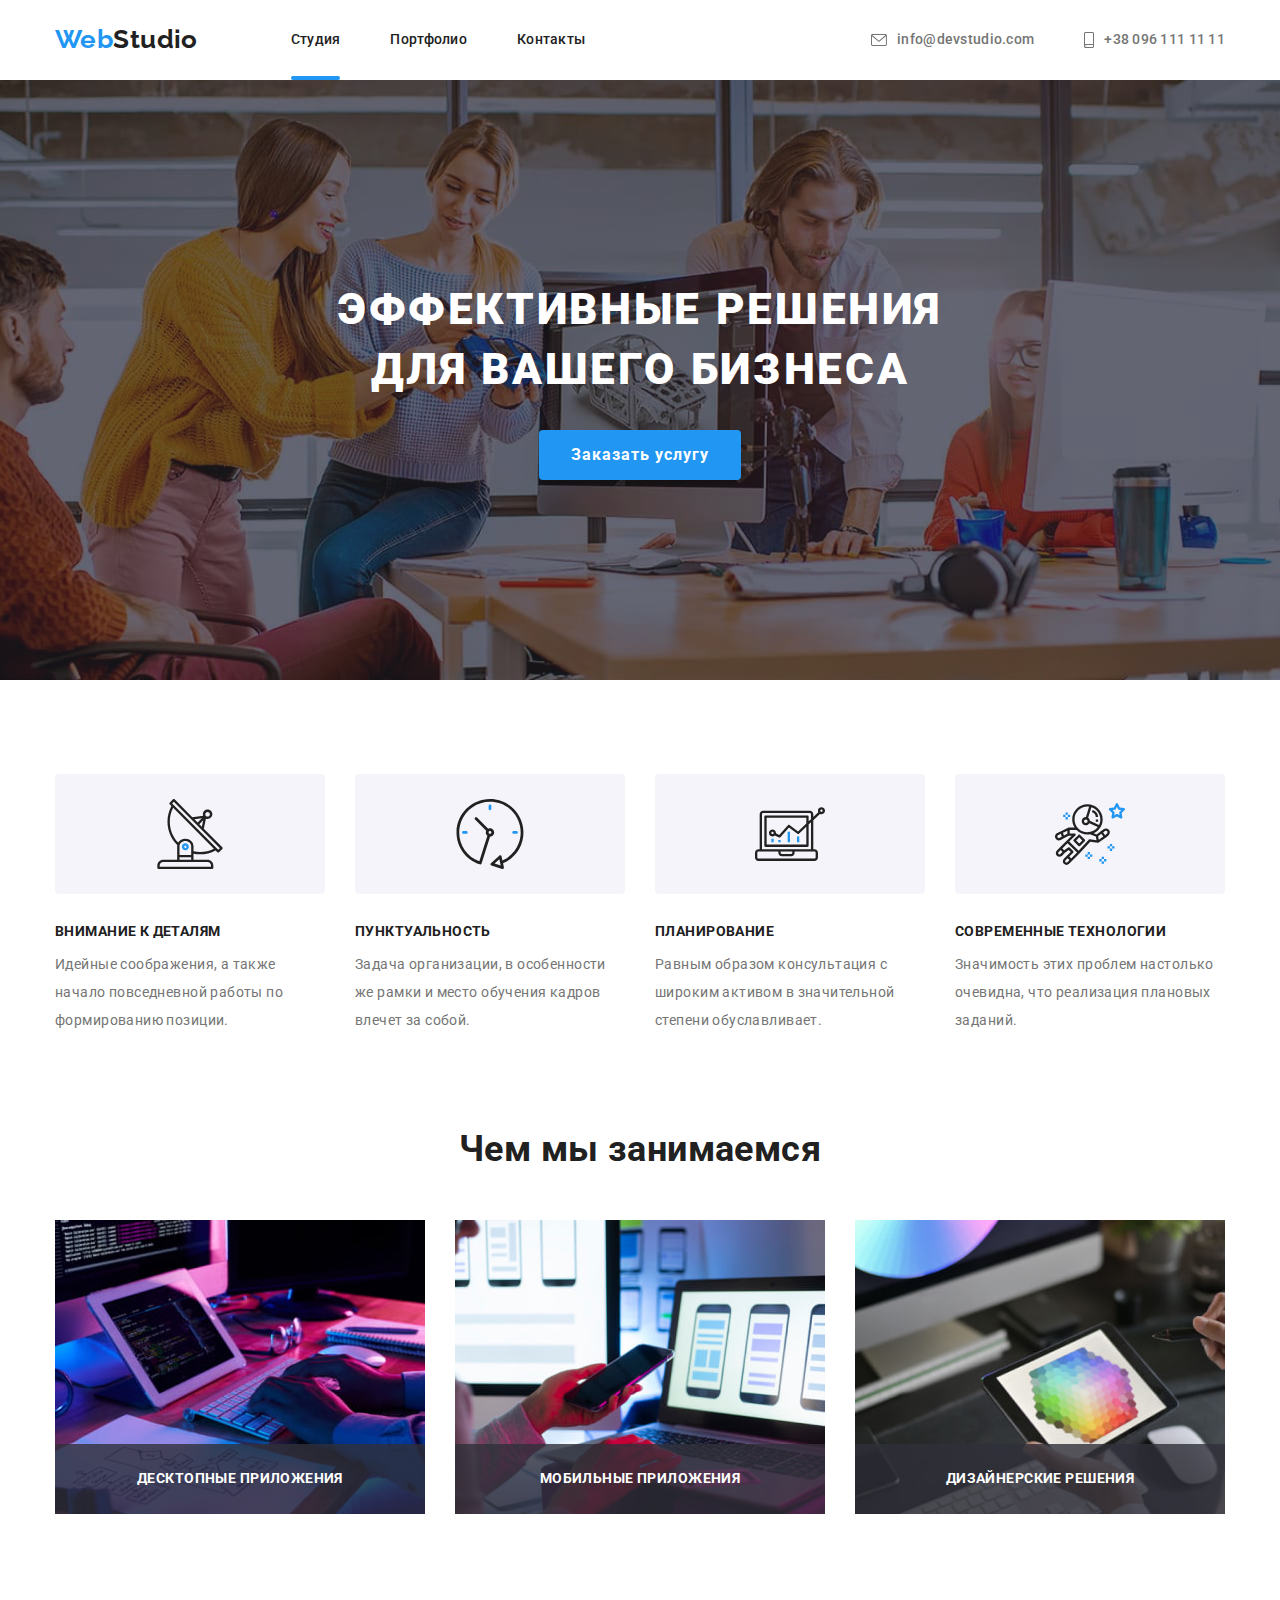
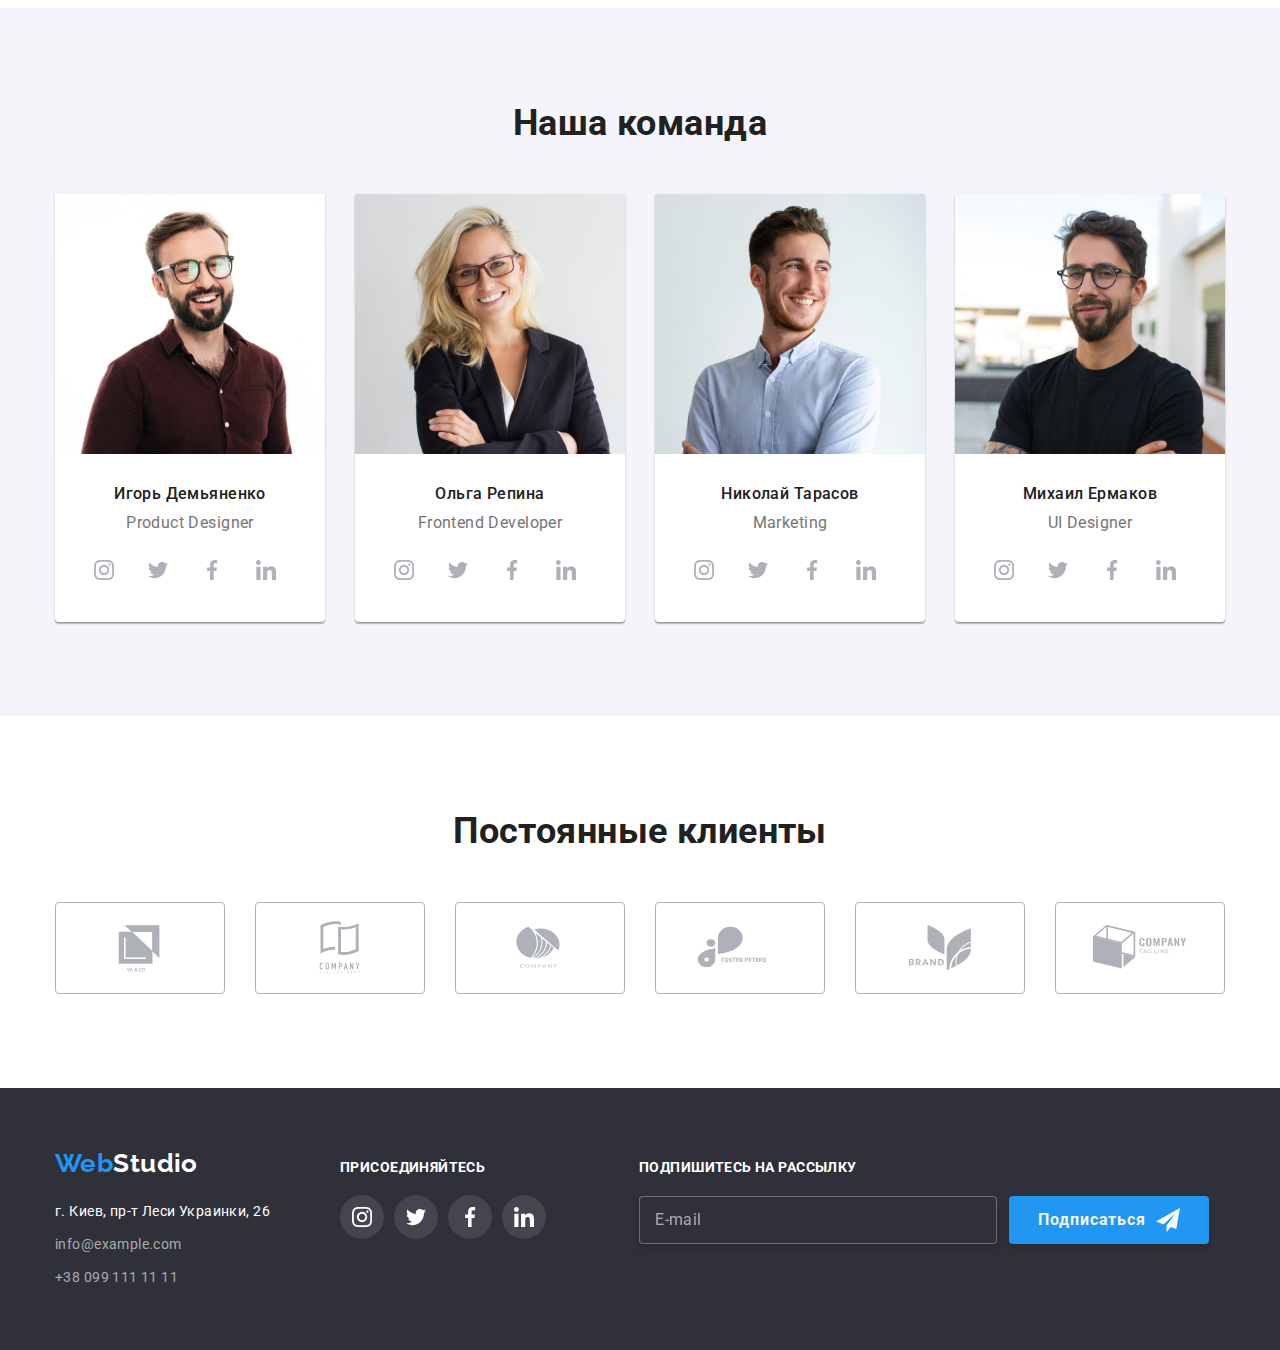
==== index.html @ 6bf141d7 "начальная картина" ====
<!DOCTYPE html>
<html lang="ru">
    <head> 
    <meta charset="utf-8">
    <meta name="viewport" content="width=device width, initial-scale=1.0">
    <title>index.html</title>
    <link rel="preconnect" href="https://fonts.googleapis.com">
    <link rel="preconnect" href="https://fonts.gstatic.com" crossorigin>
    <link href="https://fonts.googleapis.com/css2?family=Raleway:wght@700&family=Roboto:wght@400;500;700&display=swap" rel="stylesheet">
    <link href=https://cdnjs.cloudflare.com/ajax/libs/modern-normalize/1.1.0/modern-normalize.min.css rel="stylesheet">
    <link rel="stylesheet" href="./css/styles.css">
    </head>
    <body>
        <header class="page-header">
            <div class="container">
                <div class="header-inner">
        <nav class="header-options">
            <a href="index.html" class="logo-header"><span class="part-logo-header">Web</span>Studio</a>
            <ul class="site-nav">
                <li class="site-nav-btn"><a href="index.html" class="button-current">Студия</a></li> 
                <li class="site-nav-btn"><a href="./portfolio.html" class="button">Портфолио</a></li> 
                <li class="site-nav-btn"><a href="index.html" class="button">Контакты</a></li> 
            </ul>
        </nav>
        <ul class="contact-info-header">
            <li class="header-mail">
                <a class="link-contacts"
                href="mailto:info@devstudio.com">
                <svg class="mail-icon">
                    <use href="./images/icons.svg#icon-envelope"></use>
                </svg>info@devstudio.com</a>
            </li>
            <li class="header-phone">
                <a class="link-contacts"
                href="tel:+380961111111">
                <svg class="phone-icon">
                    <use href="./images/icons.svg#icon-smartphone"></use>
                </svg>+38 096 111 11 11</a>
            </li>
        </ul>
    </div>
    </div>
    </header>
    <main>
        <section class="banner-section section">
            <h1 class="title">ЭФФЕКТИВНЫЕ РЕШЕНИЯ ДЛЯ ВАШЕГО БИЗНЕСА</h1>
            <button type="button" class="banner-btn" data-modal-open><span>Заказать услугу</span></button>
    </section>
        <section class="features section">
            <div class="container">
            <h2 class="feature">особенности</h2>
           <ul class="solutions">
               <li class="solution-order">
                   <div class="feature-item">
                  <svg class="icon-antenna" width="70" height="70">
                      <use href="./images/icons.svg#icon-antenna"></use>
                  </svg></div>
                <h3 class="solution">ВНИМАНИЕ К ДЕТАЛЯМ</h3>
               <p class="solution-text">Идейные соображения, а также начало повседневной работы по формированию позиции.</p></li>
                <li class="solution-order">
                    <div class="feature-item">
                    <svg class="icon-clock" width="70" height="70px">
                        <use href="./images/icons.svg#icon-clock"></use>
                    </svg>
                </div>
                    <h3 class="solution">ПУНКТУАЛЬНОСТЬ</h3>
                   <p class="solution-text">Задача организации, в особенности же рамки и место обучения кадров влечет за собой.</p></li>
                   <li class="solution-order">
                    <div class="feature-item">
                    <svg class="icon-diagram" width="70" height="70">
                        <use href="./images/icons.svg#icon-diagram"></use>
                    </svg>
                </div>
                       <h3 class="solution">ПЛАНИРОВАНИЕ</h3>
                    <p class="solution-text">Равным образом консультация с широким активом в значительной степени обуславливает.</p></li>
                    <li class="solution-order">
                        <div class="feature-item">
                        <svg class="icon-astronaut" width="70" height="70">
                            <use href="./images/icons.svg#icon-astronaut"></use>
                        </svg>
                    </div>
                        <h3 class="solution">СОВРЕМЕННЫЕ ТЕХНОЛОГИИ</h3>
                    <p class="solution-text">Значимость этих проблем настолько очевидна, что реализация плановых заданий.</p></li>
           </ul>
           </div>
        </section>
        <section class="service section">
            <div class="container">
            <h2 class="service-info">Чем мы занимаемся</h2>
            <ul class="options">
                <li class="coding">
                    <div class="coding-option">
                    <img src="./images/img0.jpg" alt="написание кода" width="370"/>
                        <h3 class="coding-name">Десктопные приложения</h3>
                    </div>
                </li>
                <li class="coding">
                    <div class="coding-option">
                    <img src="./images/img(1).jpg" alt="разметка страницы" width="370"/>
                        <h3 class="coding-name">Мобильные приложения</h3>   
                    </div>
                </li>
                <li class="coding">
                    <div class="coding-option">
                    <img src="./images/img.jpg" alt="дизайн" width="370"/>
                        <h3 class="coding-name">Дизайнерские решения</h3>
                    </div>
                </li>
                </ul>
            </div>
        </section>
        <section class="our-team section">
            <div class="container">
            <h2 class ="team-info">Наша команда</h2>
            <ul class="our-teammates">
                   <li class="team-image">
                    <img src="./images/img(2).jpg" alt="product designer" width="270"/>
                    <div class="team-item">
                        <h3 class="team-name">Игорь Демьяненко</h3>
                        <p class="team-position">Product Designer</p>
                        <ul class="team-links">
                            <li class="image-link">
                            <a class="network-link" href="#">
                            <svg class="social-network" width="20px" height="20px">
                                <use href="./images/icons.svg#icon-instagram"></use>
                            </svg>
                        </a>
                    </li>
                    <li class="image-link">
                        <a class="network-link" href="#">
                            <svg class="social-network" width="20px" height="20px">
                                <use href="./images/icons.svg#icon-twitter"></use>
                            </svg>
                        </a>
                    </li>
                    <li class="image-link">
                        <a class="network-link" href="#">
                            <svg class="social-network" width="20px" height="20px">
                                <use href="./images/icons.svg#icon-facebook"></use>
                            </svg>
                        </a>
                    </li>
                    <li class="image-link">
                        <a class="network-link" href="#">
                            <svg class="social-network" width="20px" height="20px">
                                <use href="./images/icons.svg#icon-linkedin"></use>
                            </svg>
                        </a>
                    </li>
                    </ul>
                </div>
                </li>
                   <li class="team-image">
                       <img src="./images/img(3).jpg" alt="frontend dev" width="270"/>
                    <div class="team-item">
                        <h3 class="team-name">Ольга Репина</h3>
                        <p class="team-position">Frontend Developer</p>
                        <ul class="team-links">
                            <li class="image-link">
                            <a class="network-link" href="#">
                            <svg class="social-network" width="20px" height="20px">
                                <use href="./images/icons.svg#icon-instagram"></use>
                            </svg>
                        </a>
                    </li>
                    <li class="image-link">
                        <a class="network-link" href="#">
                            <svg class="social-network" width="20px" height="20px">
                                <use href="./images/icons.svg#icon-twitter"></use>
                            </svg>
                        </a>
                    </li>
                    <li class="image-link">
                        <a class="network-link" href="#">
                            <svg class="social-network" width="20px" height="20px">
                                <use href="./images/icons.svg#icon-facebook"></use>
                            </svg>
                        </a>
                    </li>
                    <li class="image-link">
                        <a class="network-link" href="#">
                            <svg class="social-network" width="20px" height="20px">
                                <use href="./images/icons.svg#icon-linkedin"></use>
                            </svg>
                        </a>
                    </li>
                    </ul>
                </div>
                </li> 
                   <li class="team-image">
                       <img src="./images/img(4).jpg" alt="marketing" width="270"/>
                    <div class="team-item">
                        <h3 class="team-name">Николай Тарасов</h3>
                        <p class="team-position">Marketing</p>
                        <ul class="team-links">
                            <li class="image-link">
                            <a class="network-link" href="#">
                            <svg class="social-network" width="20px" height="20px">
                                <use href="./images/icons.svg#icon-instagram"></use>
                            </svg>
                        </a>
                    </li>
                    <li class="image-link">
                        <a class="network-link" href="#">
                            <svg class="social-network" width="20px" height="20px">
                                <use href="./images/icons.svg#icon-twitter"></use>
                            </svg>
                        </a>
                    </li>
                    <li class="image-link">
                        <a class="network-link" href="#">
                            <svg class="social-network" width="20px" height="20px">
                                <use href="./images/icons.svg#icon-facebook"></use>
                            </svg>
                        </a>
                    </li>
                    <li class="image-link">
                        <a class="network-link" href="#">
                            <svg class="social-network" width="20px" height="20px">
                                <use href="./images/icons.svg#icon-linkedin"></use>
                            </svg>
                        </a>
                    </li>
                    </ul>
                </div>
                </li> 
                   <li class="team-image">
                       <img src="./images/img(5).jpg" alt="designer" width="270"/>
                       <div class="team-item">
                    <h3 class="team-name">Михаил Ермаков</h3>
                    <p class="team-position">UI Designer</p>
                    <ul class="team-links">
                        <li class="image-link">
                        <a class="network-link" href="#">
                        <svg class="social-network" width="20px" height="20px">
                            <use href="./images/icons.svg#icon-instagram"></use>
                        </svg>
                    </a>
                </li>
                <li class="image-link">
                    <a class="network-link" href="#">
                        <svg class="social-network" width="20px" height="20px">
                            <use href="./images/icons.svg#icon-twitter"></use>
                        </svg>
                    </a>
                </li>
                <li class="image-link">
                    <a class="network-link" href="#">
                        <svg class="social-network" width="20px" height="20px">
                            <use href="./images/icons.svg#icon-facebook"></use>
                        </svg>
                    </a>
                </li>
                <li class="image-link">
                    <a class="network-link" href="#">
                        <svg class="social-network" width="20px" height="20px">
                            <use href="./images/icons.svg#icon-linkedin"></use>
                        </svg>
                    </a>
                </li>
                </ul>
            </div>
                </li>
                </ul>
            </div>
        </section>
        <section class="client section">
            <div class="container">
                <h2 class="return-clients">Постоянные клиенты</h2>
                <ul class="companies">
                    <li class="company-name">
                        <a class="company-link" href="#">
                        <svg class="company-logo" width="106px" height="60px">
                            <use href="./images/icons.svg#icon-Logo1"></use>
                        </svg>
                    </a>
                    </li>
                    <li class="company-name">
                        <a class="company-link" href="#">
                            <svg class="company-logo" width="106px" height="60px">
                            <use href="./images/icons.svg#icon-Logo2"></use>
                        </svg>
                    </a>
                    </li>
                    <li class="company-name">
                        <a class="company-link" href="#">
                            <svg class="company-logo" width="106px" height="60px">
                            <use href="./images/icons.svg#icon-Logo3"></use>
                        </svg>
                    </a>
                    </li>
                    <li class="company-name">
                        <a class="company-link" href="#">
                            <svg class="company-logo" width="106px" height="60px">
                            <use href="./images/icons.svg#icon-Logo4"></use>
                        </svg>
                    </a>
                    </li>
                    <li class="company-name">
                        <a class="company-link" href="#">
                        <svg class="company-logo" width="106px" height="60px">
                            <use href="./images/icons.svg#icon-Logo5"></use>
                        </svg>
                    </a>
                    </li>
                    <li class="company-name">
                        <a class="company-link" href="#">
                        <svg class="company-logo" width="106px" height="60px">
                            <use href="./images/icons.svg#icon-Logo6"></use>
                        </svg>
                    </a>
                    </li>
                </ul>
            </div>
        </section>
    </main>
            <footer class="page-footer">
                <div class="container">
                    <div class="footer-info">
                        <div>
                    <div class="logo">
                <a href="index.html" class="logo-footer"><span class="part-logo-footer">Web</span>Studio</a></div>
                    <ul class="contact-info-footer">
                      <li class="contacts"> <a class="footer-address"
                          href="https://bit.ly/3pXMvUd" target="_blank" rel="noopener noreferrer">г. Киев, пр-т
                          Леси Украинки, 26</a> 
                        </li>
                      <li class="contacts">
                          <a class="footer-mail" href="mailto:info@example.com">info@example.com</a>
                        </li>
                      <li class="contacts">
                          <a class="footer-phone" href="tel:+380991111111">+38 099 111 11 11</a>
                        </li>
                    </ul>
                </div>
                    <div class="join-us">
                        <h2 class="footer-title">ПРИСОЕДИНЯЙТЕСЬ</h2>
                        <ul class="footer-networks">
                            <li class="item-footer">
                                <a href="" class="item-link">
                                    <svg class="svg-footer" width="20px" height="20px">
                                        <use href="./images/icons.svg#icon-instagram"></use>
                                    </svg></a>
                            </li>
                            <li class="item-footer">
                                <a href="" class="item-link">
                                    <svg class="svg-footer" width="20px" height="20px">
                                        <use href="./images/icons.svg#icon-twitter"></use>
                                    </svg></a>
                            </li>
                            <li class="item-footer">
                                <a href="" class="item-link">
                                    <svg class="svg-footer" width="20px" height="20px">
                                        <use href="./images/icons.svg#icon-facebook"></use>
                                    </svg></a>
                            </li>
                            <li class="item-footer">
                                <a href="" class="item-link">
                                    <svg class="svg-footer" width="20px" height="20px">
                                        <use href="./images/icons.svg#icon-linkedin"></use>
                                    </svg></a>
                                </li>
                            </ul>
                        </div>
                            <div class="subscription">
                                    <form class="sign-up">
                                        <div class="form-label">
                                        <label for="mail" class="label-mail">Подпишитесь на рассылку</label>
                                        <div class="form-input">
                                            <input type="email" name="mail" id="mail" placeholder="E-mail" class="mail-sub">
                                        <button type="submit" class="signup-button">
                                            <span class="signup-name">Подписаться</span>
                                            <svg class="svg-signup" width="24px" height="24px">
                                                <use href="./images/icons.svg#icon-plane"></use>
                                            </svg>
                                    </button>
                                </div>
                                </div>
                                    </form>
                    </div>
                </div>
            </div>
        </footer>

        <div class="backdrop is-hidden" data-modal>
            <div class="modal">
                <button class="close-modal" data-modal-close>
                    <svg class="close-svg" width="11px" height="11px">
                        <use href="./images/icons.svg#icon-cross"></use>
                    </svg>
                </button>

                <form class="modal-form">
                    <b class="text-form">Оставьте свои данные, мы вам перезвоним</b>
                    <label for="name" class="label-form">Имя</label>
                    <div class="modal-item">
                        <input type="name" id="name" class="input-form" name="name">
                        <svg class="svg-form" width="18px" height="18px">
                            <use href="./images/icons.svg#icon-person"></use>
                        </svg>
                    </div>

                    <label for="tel" class="label-form">Телефон</label>
                    <div class="modal-item">
                        <input type="tel" id="tel" class="input-form" name="tel">
                        <svg class="svg-form" width="18px" height="18px">
                            <use href="./images/icons.svg#icon-phone"></use>
                        </svg>
                    </div>

                    <label for="mail-modal" class="label-form">Почта</label>
                    <div class="modal-item">
                        <input type="email" id="mail-modal" class="input-form" name="mail">
                        <svg class="svg-form" width="18px" height="18px">
                            <use href="./images/icons.svg#icon-mail"></use>
                        </svg>
                    </div>

                    <div class="modal-item">
                        <label for="comment" class="label-form">Комментарий</label>
                        <textarea name="comment" id="comment" class="textarea-form" placeholder="Введите текст"></textarea>
                        <label for="policy" class="label-policy">
                            <input type="checkbox" name="policy" id="policy" class="checkbox">
                            <span class="check-icon"></span>
                            Соглашаюсь с рассылкой и принимаю <a href="" class="contract">Условия договора</a>
                        </label>
                        <div class="button-modal">
                            <button type="submit" class="button-form">Отправить</button>
                        </div>
                    </div>
                </form>
            </div>
        </div>

        <script src="./js/modal.js"></script>
    </body>
</html>
---- css/styles.css ----
:root {
    --primary-text-color:#212121;
    --title-text-color:#757575;
    --accent-color:#2196F3;
    --logo-color: #2196F3;
    --primary-bg-color:#fff;
    --secondary-text-color: #fff;
    --secondary-bg-color:#F5F4FA;
    --button-bg-color:#188CE8;
    --banner-bg-color:#2F303A;
    --svg-color: #afb1b8;
}

body {
    background-color:var(--primary-bg-color);
    color:var(--primary-text-color);
    font-family: Roboto, sans-serif;
    font-size: 14px;
    line-height: 1.71;
    letter-spacing: 0.03em;
}

ul {
    list-style: none;
    margin: 0;
    padding: 0;
}

a {
    text-decoration: none;
    display: inline-block;
}

.button, .button-current {
    font-family: inherit;
    font-style: normal;
    font-weight: 500;
    font-size: 14px;
    line-height: 1.14;
    letter-spacing: 0.02em;
    color:var(--primary-text-color);
    padding-top: 32px;
    padding-bottom: 32px;
    position: relative;
    transition: color 250ms cubic-bezier(0.4, 0, 0.2, 1);
}

.button:focus,
.button:hover {
    color: var(--accent-color);
}

.button-current:focus {
    color: var(--accent-color);
}
.button-current:hover {
    background-color: var(--secondary-text-color);
    color: var(--accent-color);
}

.button-current::after {
    content: '';
    position: absolute;
    left: 0;
    bottom: 0;
    display: block;
    width: 100%;
    height: 4px;
    background-color: var(--accent-color);
    border-radius: 2px;

    transition: transform 250ms cubic-bezier(0.4, 0, 0.2, 1);
}

.button-current:hover::after {
    transform: scaleX(1);
}

.title {
    color: var(--secondary-text-color);
    font-weight: 900;
    font-size: 44px;
    line-height: 1.36;
    text-align: center;
    letter-spacing: 0.06em;
    text-transform: uppercase;
}

.logo-header {
    font-family: 'Raleway';
    font-style: normal;
    font-weight: 700;
    font-size: 26px;
    line-height: 1.19;
    color:var(--primary-text-color);
}

.part-logo-header {
    color: var(--logo-color);
}

.logo-footer {
    font-family: 'Raleway';
    font-style: normal;
    font-weight: 700;
    font-size: 26px;
    line-height: 1.19;
    color:var(--secondary-text-color);
}

.part-logo-footer {
    color:var(--logo-color);
}

:link:hover {
    background-color:transparent;
    color:var(--accent-color);
}

.banner-section .banner-btn {
    color:var(--secondary-text-color);
    background-color: var(--accent-color);
    font-family: inherit;
    font-style: normal;
    font-weight: 700;
    font-size: 16px;
    line-height: 1.88;
    align-items: center;
    text-align: center;
    letter-spacing: 0.06em;
    cursor: pointer;
    border-radius: 4px;
    border: none;
    padding: 10px 32px;
    box-shadow: 0px 4px 4px rgba(0, 0, 0, 0.15);
    transition: color 250ms cubic-bezier(0.4, 0, 0.2, 1);
}

.banner-btn:hover {
    background: var(--button-bg-color);
}

.banner-btn:focus {
    background: var(--button-bg-color);
}

.header-mail,
.header-phone {
font-weight: 500;
font-size: 14px;
line-height: 1.14;
letter-spacing: 0.02em;
color: var(--title-text-color);
}

.feature,
.name {
    color: var(--secondary-text-color);
    position: absolute;
    width: 1px;
    height: 1px;
    margin: -1px;
    padding: 0;
    overflow: hidden;
    border: 0;
    clip: rect(0 0 0 0);
}

.opacity:hover,
.opacity:focus {
    opacity: 1;
}
.transparent:hover,
.transparent:focus {
    color:transparent;
}

.solutions .solution{
    font-weight: 700;
    font-size: 14px;
    line-height: 1.14;
    text-transform: uppercase;
    color:var(--primary-text-color);
}

.solution-text{
font-size: 14px;
line-height: 2;
color:var(--title-text-color);
}

.service-info,
.team-info,
.return-clients {
    font-weight: 700;
    font-size: 36px;
    line-height: 1.17;
    text-align: center;
    color: var(--primary-text-color);
}

.footer-title {
    font-weight: 700;
    font-size: 14px;
    line-height: 1.17;
    color:var(--secondary-text-color);
    margin-bottom: 20px;
}

.our-team {
    background-color:var(--secondary-bg-color);
    }

.team-name {
    font-weight: 500;
    font-size: 16px;
    line-height: 1.19;
    color:var(--primary-text-color);
    }

    .team-position{
font-size: 16px;
line-height: 1.19;
color: var(--title-text-color);
    }

.contact-info {
    color: var(--title-text-color);
}

.banner-section,
.page-footer {
    background-color: var(--banner-bg-color);
}

.footer-address {
font-family: inherit;
font-style: normal;
font-weight: 400;
font-size: 14px;
line-height: 1.71;
letter-spacing: 0.03em;
color: var(--secondary-text-color);
transition: color 250ms cubic-bezier(0.4, 0, 0.2, 1);
}

.footer-mail,
.footer-phone {
    font-family: inherit;
    font-style: normal;
    font-weight: 400;
    font-size: 14px;
    line-height: 1.71;
    letter-spacing: 0.03em;
    color: rgba(255, 255, 255, 0.6);
    transition: color 250ms cubic-bezier(0.4, 0, 0.2, 1);
}

.footer-address:hover,
.footer-address:focus {
    color: var(--accent-color);
}

.portfolio-btn {
    font-family: inherit;
    font-style: normal;
    font-weight: 500;
    font-size: 16px;
    line-height: 1.63;
    background-color: var(--secondary-bg-color);
    color: var(--primary-text-color);
    border: none;
    padding: 6px 22px;
    background-color: var(--secondary-bg-color);
    border-radius: 4px;
    transition: color 250ms cubic-bezier(0.4, 0, 0.2, 1),
    background-color 250ms cubic-bezier(0.4, 0, 0.2, 1),
    box-shadow 250ms cubic-bezier(0.4, 0, 0.2, 1);
}

.portfolio-btn:hover,
.portfolio-btn:focus {
    background: var(--accent-color);
    color: var(--secondary-text-color);
    box-shadow: 0px 3px 1px rgba(0, 0, 0, 0.1), 0px 1px 2px rgba(0, 0, 0, 0.08), 0px 2px 2px rgba(0, 0, 0, 0.12);
    border-radius: 4px;
}

.portfolio-options {
font-weight: 500;
font-size: 16px;
line-height: 1.62;
color:var(--primary-text-color);
}

.project-name {
font-weight: 700;
font-size: 18px;
line-height: 2;
letter-spacing: 0.06em;
color:var(--primary-text-color);
margin-bottom: 4px;
}

.web-site,
.app,
.design,
.marketing {
font-size: 16px;
line-height: 1.88;
color: var(--title-text-color);
}

h1,
h2,
h3,
h4,
h5,
h6,
p {
    margin: 0;
    padding: 0;
}

img {
    display: block;
    max-width: 100%;
    height: auto;
}


.container {
    width: 100%;
    max-width: 1200px;
    margin-left: auto;
    margin-right: auto;
    padding-left: 15px;
    padding-right: 15px;
}

.solutions {
    display: flex;
}

.solution-order:nth-child(4n) {
    margin-right: 0;
}

.options {
    display: flex;
    justify-content: center;
}

.our-teammates {
    display: flex;
    align-content: space-between;
}

.team-image {
    margin-right: 30px;
    background-color: var(--secondary-text-color);
    box-shadow: 0px 1px 3px rgba(0, 0, 0, 0.12), 0px 1px 1px rgba(0, 0, 0, 0.14), 0px 2px 1px rgba(0, 0, 0, 0.2);
    border-radius: 0px 0px 4px 4px;
    margin-bottom: 0px;
}

.team-image:nth-child(4n) {
    margin-right: 0;
}

.team-name {
    text-align: center;
}

.team-position {
    text-align: center;
    margin-top: 10px;
}

.projects {
    display: flex;
    flex-wrap: wrap;

    margin-right: -30px;
    margin-top: -30px;

    flex-basis: calc(100% - 270 / 9);
}

.projects >.project {
    margin-right: 30px;
    margin-top: 30px;
}

.project-link {
    display: block;
    transition: box-shadow 250ms cubic-bezier(0.4, 0, 0.2, 1);
}

.project-link:hover,
.project-link:focus {
    background-color: var(--secondary-text-color);
    box-shadow: 0px 1px 1px rgba(0, 0, 0, 0.12), 0px 4px 4px rgba(0, 0, 0, 0.06), 1px 4px 6px rgba(0, 0, 0, 0.16);
}

.title {
    margin-bottom: 30px;
    margin-left: auto;
    margin-right: auto;
    width: 696px;
    text-align: center;
    align-items: center;
}

.container > .header-inner {
    display: flex;
    align-items: center;
    justify-content: space-between;
}

.contact-info-header {
    display: flex;
    margin-left: auto;
    align-items: center;
}

.link-contacts {
    display: flex;
    align-items: center;
    font-weight: 500;
    font-size: 14px;
    line-height: 1.14;
    letter-spacing: 0.02em;
    font-style: normal;
    color: var(--title-text-color);
    transition: color 250ms cubic-bezier(0.4, 0, 0.2, 1);
}

.link-contacts:hover,
.link-contacts:focus {
    color: var(--accent-color);
}

.link-contacts:hover .phone-icon {
    fill: currentColor;
}

.link-contacts:focus .phone-icon {
    fill: currentColor;
}

.link-contacts:hover .mail-icon {
    fill: currentColor;
}

.link-contacts:focus .mail-icon {
    fill: currentColor;
}

.header-mail {
    margin: auto;
}

.contact:nth-child(1) {
    margin-left: auto;
}

.header-phone {
    padding: auto;
    margin-left: 50px;
}

.site-nav {
    display: flex;
    padding: auto;
    margin-left: 93px;
}

.site-nav-btn {
padding: auto;
margin-left: 50px;
}

.site-nav-btn:nth-child(1) {
    margin-left: auto;
}

.coding {
    margin-right: 30px;
}

.coding:nth-child(3n) {
    margin-right: 0;
}

.options {
    margin-top:50px;
    border: none;
    display: flex;
    justify-content: space-between;
}

.team-info {
    padding-bottom: 50px;
    border: 0px;
}

.header-options {
    display: flex;
    height: auto;
}

.page-header {
    align-items: center;
    display: flex;
}

.logo-header {
    padding-top: 24px;
    padding-bottom: 25px;
}

.solution-text {
    width: 270px;
    height: auto;
    margin-top: 10px;
}

.solution-order {
    margin-right: 30px;
}

.contacts {
    margin-bottom: 9px;
    align-items: center;
}

.contacts:nth-last-child(1) {
    margin-bottom: 0;
}

.logo {
    margin-bottom: 20px;
}

.portfolio-options {
    display: flex;
    justify-content: center;
    margin-bottom: 50px;
    padding-top: auto;
}

.portfolio-option {
    margin-left: 8px;
}

.portfolio-option:nth-child(1) {
    margin-left: 0;
}

.project-info {
    padding-top: 20px;
    padding-left: 24px;
    padding-bottom: 20px;
    padding-right: 24px;
    border-left: 1px;
    border-right: 1px;
    border-bottom: 1px;
    border-top: 0;
    border-color: rgba(238, 238, 238, 1);
    border-style: solid;
}

.page-footer {
    padding-top: 60px;
    padding-bottom: 60px;
}

.section {
    padding-top: 94px;
    padding-bottom: 94px;
}

.our-team section {
    background-color:var(--secondary-bg-color);
}

.features section {
    background-color:var(--secondary-text-color);
}

.service {
    padding-top: 0;
    background-color:var(--secondary-text-color);
}

.portfolio {
    border-top: 1px solid #ECECEC;
}

.banner-section {
    background: #2f303a;
    background-image: 
    linear-gradient(to right, rgba(47, 48, 58, 0.4), rgba(47, 48, 58, 0.4)),
    url(../images/background.jpg);
    max-width: 1600px;
    text-align: center;
    margin-left: auto;
    margin-right: auto;
    padding: 200px 0;
    background-repeat: no-repeat;
    background-size: cover;
    background-position: center;
}

.join-us {
    display: flex;
    margin-left: 70px;
    flex-direction: column;
}

.sign-up {
    margin-left: 93px;
    width: 570px;
    height: 86px;
}

.form-label {
    display: flex;
    flex-direction: column;
}

.label-mail{
    font-weight: 700;
    font-size: 14px;
    line-height: 1.14;
    letter-spacing: 0.03em;
    text-transform: uppercase;
    margin-bottom: 20px;
    
    color: var(--secondary-text-color);
    }

.item-form {
    display: flex;
}

.mail-sub{
    width: 358px;
    margin-right: 12px;
    border: 1px solid rgba(255, 255, 255, 0.3);
    box-sizing: border-box;
    filter: drop-shadow(0px 4px 4px rgba(0, 0, 0, 0.15));
    border-radius: 4px;
    padding: 15px;
    background: #2F303A;
}

.form-label input::placeholder{
    font-weight: 400;
    font-size: 16px;
    line-height: 1.25;
    letter-spacing: 0.03em;
    color: rgba(255, 255, 255, 0.6);
}

.footer-networks {
    display: flex;
}

.footer-info {
    display: flex;
    align-items: baseline;
}

.companies {
    display: flex;
    justify-content: space-between;
}

.feature-item {
    display: flex;
    margin-bottom: 30px;
    align-items: center;
    justify-content: center;
    height: 120px;
    background: var(--secondary-bg-color);
    border-radius: 4px;
}

.company-link {
    display: flex;
    width: 170px;
    height: 92px;
    border: 1px solid #AFB1B8;
    box-sizing: border-box;
    border-radius: 4px;
    align-items: center;
    justify-content: center;
    transition: border-color 250ms cubic-bezier(0.4, 0, 0.2, 1);
    transition: color 250ms cubic-bezier(0.4, 0, 0.2, 1);
    color: #afb1b8;
}

.company-logo {
    fill: currentColor;
    transition: fill 250ms cubic-bezier(0.4, 0, 0.2, 1);
}

.return-clients {
    margin-bottom: 50px;
}

.company-name {
    margin-right: 30px;
} 

.company-name:last-child {
    margin: 0;
}

.company-link:hover,
.company-link:focus {
    border-color: var(--accent-color);
    color: var(--accent-color);
}

.mail-icon {
    margin-right: 10px;
    fill: var(--title-text-color);
    width: 16px;
    height: 12px;
}

.phone-icon {
    margin-right: 10px;
    fill: var(--title-text-color);
    width: 10px;
    height: 16px;
}

.team-links {
    display: flex;
    justify-content: center;
    padding: 0;
    align-items: center;
    margin-top: 16px;
}

.social-network {
    fill: var(--svg-color);
}

.image-link {
    margin-right: 10px;
}

.image-link:last-child(4){
    margin-right: 0;
}

.network-link {
    display: flex;
    justify-content: center;
    align-items: center;
    width: 44px;
    height: 44px;
    border-radius: 50%;
    transition: background-color 250ms cubic-bezier(0.4, 0, 0.2, 1),
    fill 250ms cubic-bezier(0.4, 0, 0.2, 1);
}

.network-link:hover,
.network-link:focus {
    background-color: var(--accent-color);
}

.network-link:hover .social-network,
.network-link:focus .social-network {
    fill: var(--secondary-text-color);
}

.item-footer {
    margin-right: 10px;
}

.item-footer:last-child {
    margin-right: 0;
}

.item-link {
    display: flex;
    justify-content: center;
    align-items: center;
    border-radius: 50%;
    width: 44px;
    height: 44px;
    background: rgba(255, 255, 255, 0.1);
    transition: background-color 250ms cubic-bezier(0.4, 0, 0.2, 1);
}

.item-link:hover, 
.item-link:focus{
    background-color: var(--accent-color);
}

.svg-footer {
    fill: var(--secondary-text-color);
}

.team-item {
    padding: 30px 0;
}

.backdrop {
    position: fixed;
    top: 0;
    left: 0;
    width: 100%;
    height: 100%;

    background: rgba(0, 0, 0, 0.2);

    opacity: 1;
    transition: opacity 300ms cubic-bezier(0.4, 0, 0.2, 1);
}

.backdrop.is-hidden {
    opacity: 0;
    pointer-events: none;
}

.backdrop.is-hidden .modal {
    transform: translate(-50%, -50%) scale(0.85);
}

.modal {
    position: relative;
    top: 50%;
    left: 50%;

    height: 581px;
    width: 528px;

    background: var(--primary-bg-color);
    box-shadow: 0px 1px 3px rgba(0, 0, 0, 0.12),
    0px 1px 1px rgba(0, 0, 0, 0.14),
    0px 2px 1px rgba(0, 0, 0, 0.2);
    border-radius: 4px;

    transform: translate(-50%, -50%) scale(1);
    
    transition: transform 300ms cubic-bezier(0.4, 0, 0.2, 1);
}

.close-modal {
    position: absolute;
    top: 8px;
    right: 8px;

    padding: 0;
    width: 30px;
    height: 30px;
    
    background: var(--primary-bg-color);
    border-radius: 50%;
    border: 1px solid rgba(0, 0, 0, 0.1);
    box-sizing: border-box;
}

.close-modal:hover,
.close-modal:focus {
    background-color: var(--secondary-text-color);
    fill: var(--accent-color);
}

.project-overlay {
    position: relative;
    overflow: hidden;
}

.project-link:hover .project-item,
.project-link:focus .project-item{
    transform: translateY(0);
}

.project-item {
    position: absolute;
    padding: 63px 24px;

    bottom: 0;
    height: 100%;
    transform: translateY(100%);
    transition: transform 250ms cubic-bezier(0.4, 0, 0.2, 1);;

    font-weight: 400;
    font-size: 18px;
    line-height: 1.5;
    letter-spacing: 0.03em;

    color: var(--secondary-text-color);
    background: rgba(33, 150, 243, 0.9);
}

.coding-option {
    position: relative;
}

.coding-name {
    position: absolute;
    display: flex;
    align-items: center;
    justify-content: center;
    bottom: 0;

    height: 70px;
    width: 100%;

    font-weight: 700;
    font-size: 14px;
    line-height: 1.14;
    letter-spacing: 0.03em;
    text-transform: uppercase;

    color: var(--secondary-text-color);
    background: rgba(47, 48, 58, 0.8);
}

.signup-button {
    display: inline-flex;
    align-items: center;
    justify-content: center;

    width: 200px;
    height: auto;
    color: var(--secondary-bg-color);

    box-shadow: 0px 4px 4px rgba(0, 0, 0, 0.15);
    border: none;
    border-radius: 4px;
    background: var(--accent-color);
    cursor: pointer;
}

.signup-name {
    font-weight: 700;
    font-size: 16px;
    line-height: 1.88;
    letter-spacing: 0.06em;
    margin: 0;
}

.svg-signup {
    margin-left: 10px;
    fill: var(--secondary-text-color);
}  

.modal-form {
    
    padding: 40px;
}

.modal-item {
    position: relative;
    margin-bottom: 10px;
}

.text-form{
    font-weight: 700;
    font-size: 20px;
    line-height: 1.15;
    text-align: center;
    letter-spacing: 0.03em;

    margin-bottom: 12px;
}

.input-form:focus  + .svg-form, 
.input-form:hover + .svg-form,
.input-form:hover {
    border-color: var(--accent-color);
    fill: var(--accent-color);

    transition:fill 250ms cubic-bezier(0.4, 0, 0.2, 1);
}

.textarea-form:hover, .textarea-form:focus{
    border-color: var(--accent-color);
    transition:border-color 250ms cubic-bezier(0.4, 0, 0.2, 1);
}

.input-form, 
.textarea-form{
    width: 100%;
    height: 40px;
    border: 1px solid rgba(33, 33, 33, 0.2);
    box-sizing: border-box;
    border-radius: 4px;
    padding-left: 42px;

    transition:border-color 250ms cubic-bezier(0.4, 0, 0.2, 1);
}

.textarea-form{
    height: 120px;
    padding: 12px 16px;
}

textarea {
    resize:none ;
}

.svg-form{
    position: absolute;
    top: 50%;
    left: 12px;
    transform: translateY(-50%);
}

.modal-form textarea::placeholder{
    font-weight: 400;
    font-size: 14px;
    line-height: 1.17;
    letter-spacing: 0.01em;
    
    color: rgba(117, 117, 117, 0.5);
}

.modal-form:last-of-type textarea {
    margin-bottom: 0;
}

.checkbox {
    appearance: none;
}

.check-icon{
    display: inline-block;
    width: 15px;
    height: 15px;
    margin-top: 3px;
    margin-right: 5px;
    border: 2px solid #212121;
    border-radius: 4px;
    margin-right: 8px; 
}

.checkbox:checked + .check-icon{
    border-color: transparent;
    background-color: var(--accent-color);
    background-image: url(../images/check.svg);
    background-size: contain;
    background-origin:border-box;
    transition: background-color 250ms cubic-bezier(0.4, 0, 0.2, 1);
    }

.form-item {
    margin-top: 20px;
    margin-bottom: 30px;
    display: flex;
    text-align: center;
}

.label-policy{
    display: flex;
    text-align: center;
    justify-content: center;
    
    font-weight: 400;
    font-size: 14px;
    line-height: 1.7;
    
    letter-spacing: 0.03em;
    
    color: var(--title-text-color);
    margin-top: 20px;
}

.contract {
    font-weight: 400;
    font-size: 14px;
    line-height: 1.71;
    
    letter-spacing: 0.03em;
    text-decoration-line: underline;
    
    color: var(--accent-color);
}

.button-modal {
    display: flex;
    justify-content: center;
    margin-top: 30px;
}

.button-form {
    font-weight: 700;
    font-size: 16px;
    line-height: 1.88;
    width: 200px;
    height: 50px;
    border: none;
    letter-spacing: 0.06em;
    color: var(--secondary-text-color);
    background: var(--accent-color);
    box-shadow: 0px 4px 4px rgba(0, 0, 0, 0.15);
    border-radius: 4px;
    cursor: pointer;
}

.label-form {
    font-weight: 400;
    font-size: 12px;
    line-height: 1.16;
    letter-spacing: 0.01em;

    margin-bottom: 4px;
    
    color: var(--title-text-color);
}

.form-input {
    display: flex;
}
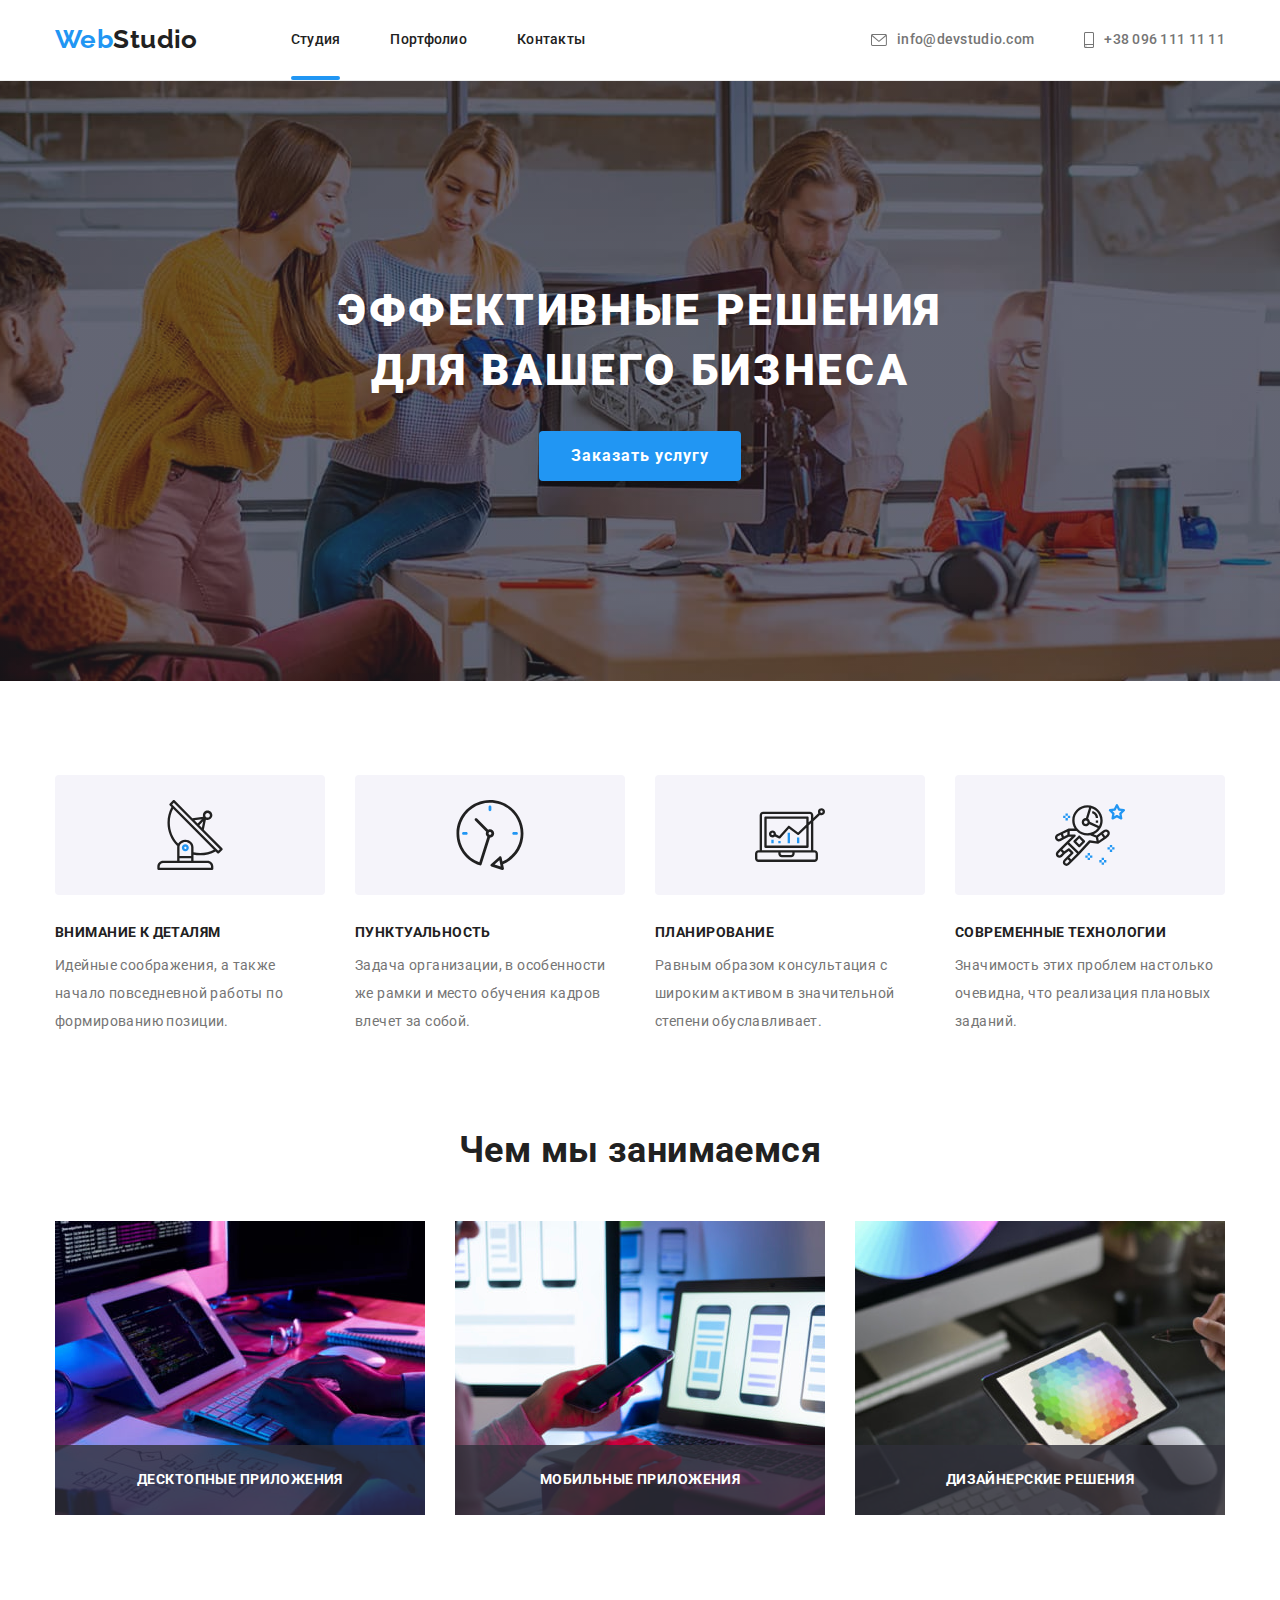
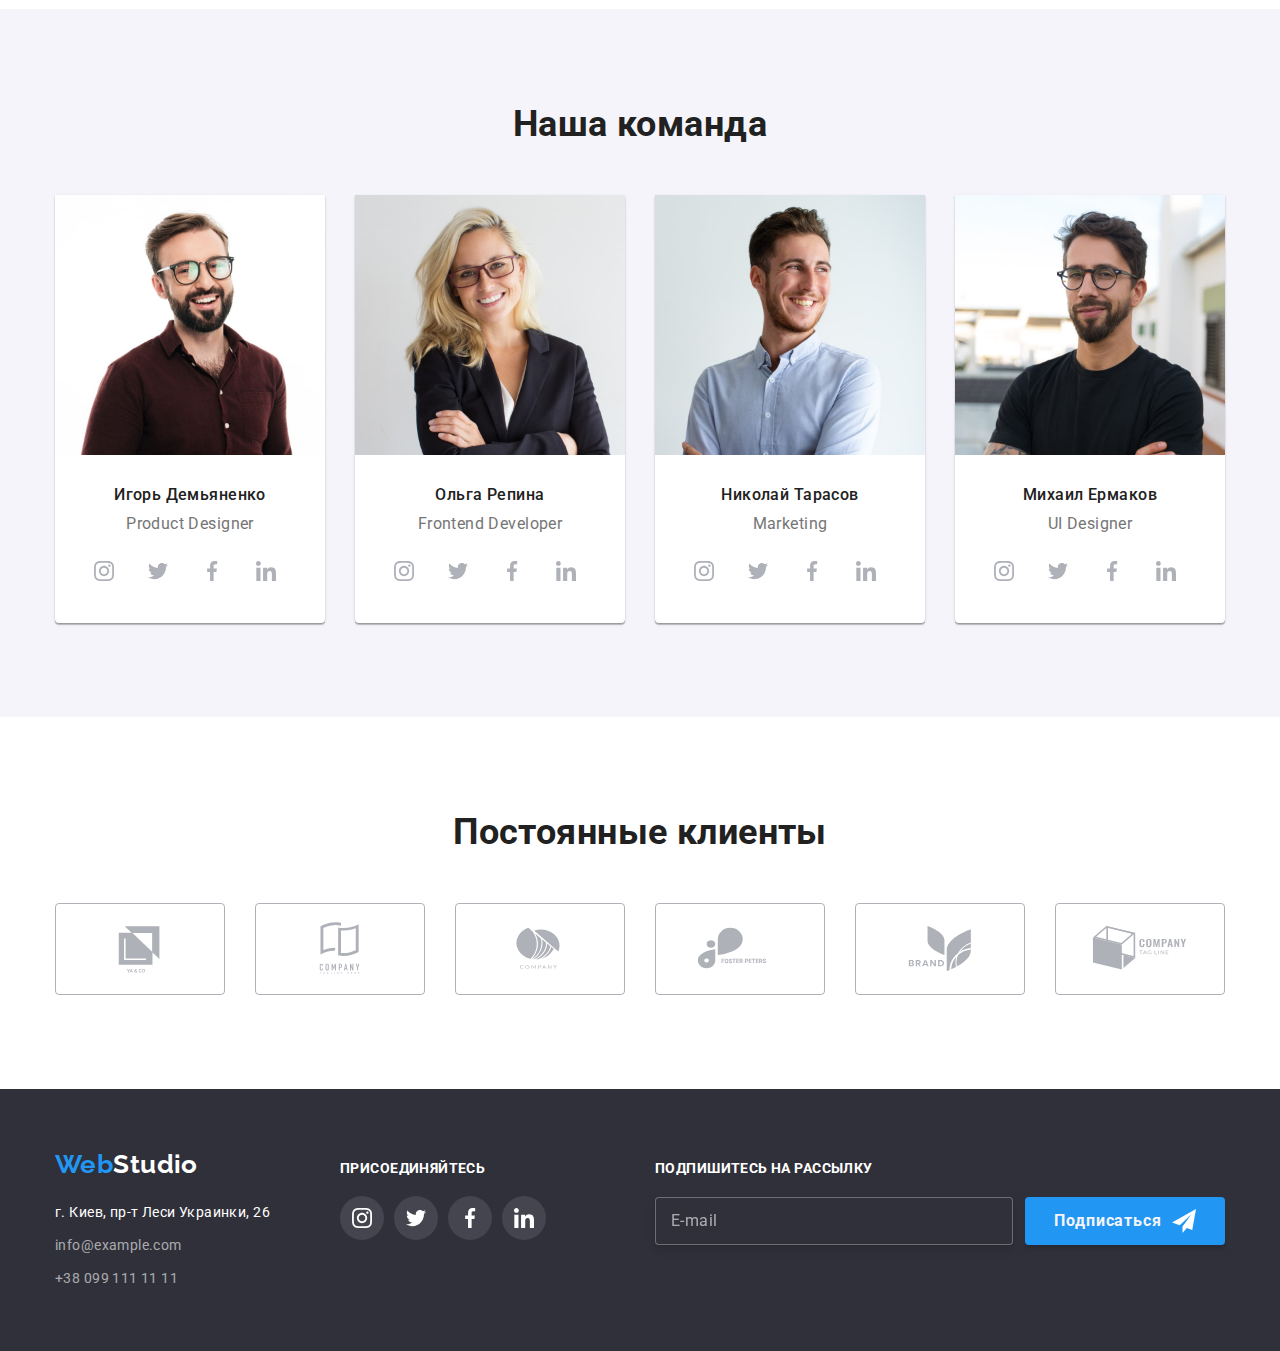
==== commit 2497fe38: "правки" ====
--- a/index.html
+++ b/index.html
@@ -11,27 +11,30 @@
     <link rel="stylesheet" href="./css/styles.css">
     </head>
     <body>
-        <header class="page-header">
+
+        <!-- Шапка -->
+
+        <header class="header">
             <div class="container">
-                <div class="header-inner">
-        <nav class="header-options">
-            <a href="index.html" class="logo-header"><span class="part-logo-header">Web</span>Studio</a>
-            <ul class="site-nav">
-                <li class="site-nav-btn"><a href="index.html" class="button-current">Студия</a></li> 
-                <li class="site-nav-btn"><a href="./portfolio.html" class="button">Портфолио</a></li> 
-                <li class="site-nav-btn"><a href="index.html" class="button">Контакты</a></li> 
+                <div class="header__inner">
+        <nav class="nav">
+            <a href="index.html" class="nav__logo"><span class="nav__logo-part">Web</span>Studio</a>
+            <ul class="nav__site">
+                <li class="nav__site-btn"><a href="index.html" class="nav__button-current">Студия</a></li> 
+                <li class="nav__site-btn"><a href="./portfolio.html" class="nav__button">Портфолио</a></li> 
+                <li class="nav__site-btn"><a href="index.html" class="nav__button">Контакты</a></li> 
             </ul>
         </nav>
-        <ul class="contact-info-header">
-            <li class="header-mail">
-                <a class="link-contacts"
+        <ul class="header-contacts">
+            <li class="header-contacts__mail">
+                <a class="header-contacts__link"
                 href="mailto:info@devstudio.com">
                 <svg class="mail-icon">
                     <use href="./images/icons.svg#icon-envelope"></use>
                 </svg>info@devstudio.com</a>
             </li>
-            <li class="header-phone">
-                <a class="link-contacts"
+            <li class="header-contacts__phone">
+                <a class="header-contacts__link"
                 href="tel:+380961111111">
                 <svg class="phone-icon">
                     <use href="./images/icons.svg#icon-smartphone"></use>
@@ -42,107 +45,119 @@
     </div>
     </header>
     <main>
-        <section class="banner-section section">
-            <h1 class="title">ЭФФЕКТИВНЫЕ РЕШЕНИЯ ДЛЯ ВАШЕГО БИЗНЕСА</h1>
-            <button type="button" class="banner-btn" data-modal-open><span>Заказать услугу</span></button>
+
+        <!-- Hero -->
+
+        <section class="banner-section">
+            <h1 class="banner__title">ЭФФЕКТИВНЫЕ РЕШЕНИЯ ДЛЯ ВАШЕГО БИЗНЕСА</h1>
+            <button type="button" class="banner__btn" data-modal-open><span>Заказать услугу</span></button>
     </section>
+
+        <!-- Особенности -->
+
         <section class="features section">
             <div class="container">
-            <h2 class="feature">особенности</h2>
-           <ul class="solutions">
-               <li class="solution-order">
-                   <div class="feature-item">
-                  <svg class="icon-antenna" width="70" height="70">
+            <h2 class="visually-hidden">особенности</h2>
+           <ul class="solution-list">
+               <li class="solution-list__item">
+                   <div class="solution-list__icon">
+                  <svg width="70" height="70">
                       <use href="./images/icons.svg#icon-antenna"></use>
                   </svg></div>
-                <h3 class="solution">ВНИМАНИЕ К ДЕТАЛЯМ</h3>
-               <p class="solution-text">Идейные соображения, а также начало повседневной работы по формированию позиции.</p></li>
-                <li class="solution-order">
-                    <div class="feature-item">
-                    <svg class="icon-clock" width="70" height="70px">
+                <h3 class="solution-list__title">ВНИМАНИЕ К ДЕТАЛЯМ</h3>
+               <p class="solution-list__text">Идейные соображения, а также начало повседневной работы по формированию позиции.</p></li>
+                <li class="solution-list__item">
+                    <div class="solution-list__icon">
+                    <svg width="70" height="70px">
                         <use href="./images/icons.svg#icon-clock"></use>
                     </svg>
                 </div>
-                    <h3 class="solution">ПУНКТУАЛЬНОСТЬ</h3>
-                   <p class="solution-text">Задача организации, в особенности же рамки и место обучения кадров влечет за собой.</p></li>
-                   <li class="solution-order">
-                    <div class="feature-item">
-                    <svg class="icon-diagram" width="70" height="70">
+                    <h3 class="solution-list__title">ПУНКТУАЛЬНОСТЬ</h3>
+                   <p class="solution-list__text">Задача организации, в особенности же рамки и место обучения кадров влечет за собой.</p></li>
+                   <li class="solution-list__item">
+                    <div class="solution-list__icon">
+                    <svg width="70" height="70">
                         <use href="./images/icons.svg#icon-diagram"></use>
                     </svg>
                 </div>
-                       <h3 class="solution">ПЛАНИРОВАНИЕ</h3>
-                    <p class="solution-text">Равным образом консультация с широким активом в значительной степени обуславливает.</p></li>
-                    <li class="solution-order">
-                        <div class="feature-item">
-                        <svg class="icon-astronaut" width="70" height="70">
+                       <h3 class="solution-list__title">ПЛАНИРОВАНИЕ</h3>
+                    <p class="solution-list__text">Равным образом консультация с широким активом в значительной степени обуславливает.</p></li>
+                    <li class="solution-list__item">
+                        <div class="solution-list__icon">
+                        <svg width="70" height="70">
                             <use href="./images/icons.svg#icon-astronaut"></use>
                         </svg>
                     </div>
-                        <h3 class="solution">СОВРЕМЕННЫЕ ТЕХНОЛОГИИ</h3>
-                    <p class="solution-text">Значимость этих проблем настолько очевидна, что реализация плановых заданий.</p></li>
+                        <h3 class="solution-list__title">СОВРЕМЕННЫЕ ТЕХНОЛОГИИ</h3>
+                    <p class="solution-list__text">Значимость этих проблем настолько очевидна, что реализация плановых заданий.</p></li>
            </ul>
            </div>
         </section>
+
+        <!-- Чем мы занимаемся -->
+
         <section class="service section">
             <div class="container">
-            <h2 class="service-info">Чем мы занимаемся</h2>
-            <ul class="options">
-                <li class="coding">
-                    <div class="coding-option">
+            <h2 class="service__title">Чем мы занимаемся</h2>
+            <ul class="option-list">
+                <li class="option-list__item">
+                    <div class="option-list__option">
                     <img src="./images/img0.jpg" alt="написание кода" width="370"/>
-                        <h3 class="coding-name">Десктопные приложения</h3>
-                    </div>
-                </li>
-                <li class="coding">
-                    <div class="coding-option">
+                        <h3 class="option-list__name">Десктопные приложения</h3>
+                    </div>
+                </li>
+                <li class="option-list__item">
+                    <div class="option-list__option">
                     <img src="./images/img(1).jpg" alt="разметка страницы" width="370"/>
-                        <h3 class="coding-name">Мобильные приложения</h3>   
-                    </div>
-                </li>
-                <li class="coding">
-                    <div class="coding-option">
+                        <h3 class="option-list__name">Мобильные приложения</h3>   
+                    </div>
+                </li>
+                <li class="option-list__item">
+                    <div class="option-list__option">
                     <img src="./images/img.jpg" alt="дизайн" width="370"/>
-                        <h3 class="coding-name">Дизайнерские решения</h3>
+                        <h3 class="option-list__name">Дизайнерские решения</h3>
                     </div>
                 </li>
                 </ul>
             </div>
         </section>
+
+        <!-- Наша команда -->
+
         <section class="our-team section">
             <div class="container">
-            <h2 class ="team-info">Наша команда</h2>
-            <ul class="our-teammates">
-                   <li class="team-image">
+            <h2 class ="service__title">Наша команда</h2>
+            <ul class="team-list">
+                   <li class="team-list__item">
                     <img src="./images/img(2).jpg" alt="product designer" width="270"/>
-                    <div class="team-item">
-                        <h3 class="team-name">Игорь Демьяненко</h3>
-                        <p class="team-position">Product Designer</p>
-                        <ul class="team-links">
-                            <li class="image-link">
-                            <a class="network-link" href="#">
-                            <svg class="social-network" width="20px" height="20px">
+                    <div class="team-list__container">
+                        <h3 class="team-list__name">Игорь Демьяненко</h3>
+                        <p class="team-list__position">Product Designer</p>
+                        <ul class="network-list">
+                            <li class="network-list__item">
+                            <a class="network-list__link" href="#">
+                            <svg class="network-list__icon" width="20px" height="20px">
                                 <use href="./images/icons.svg#icon-instagram"></use>
                             </svg>
                         </a>
                     </li>
-                    <li class="image-link">
-                        <a class="network-link" href="#">
-                            <svg class="social-network" width="20px" height="20px">
+                    <li class="network-list__item">
+                        <a class="network-list__link" href="#">
+                            <svg class="network-list__icon" width="20px" height="20px">
                                 <use href="./images/icons.svg#icon-twitter"></use>
                             </svg>
                         </a>
                     </li>
-                    <li class="image-link">
-                        <a class="network-link" href="#">
-                            <svg class="social-network" width="20px" height="20px">
+                    <li class="network-list__item">
+                        <a class="network-list__link" href="#">
+                            <svg class="network-list__icon" width="20px" height="20px">
                                 <use href="./images/icons.svg#icon-facebook"></use>
                             </svg>
                         </a>
                     </li>
-                    <li class="image-link">
-                        <a class="network-link" href="#">
-                            <svg class="social-network" width="20px" height="20px">
+                    <li class="network-list__item">
+                        <a class="network-list__link" href="#">
+                            <svg class="network-list__icon" width="20px" height="20px">
                                 <use href="./images/icons.svg#icon-linkedin"></use>
                             </svg>
                         </a>
@@ -150,36 +165,36 @@
                     </ul>
                 </div>
                 </li>
-                   <li class="team-image">
+                   <li class="team-list__item">
                        <img src="./images/img(3).jpg" alt="frontend dev" width="270"/>
-                    <div class="team-item">
-                        <h3 class="team-name">Ольга Репина</h3>
-                        <p class="team-position">Frontend Developer</p>
-                        <ul class="team-links">
-                            <li class="image-link">
-                            <a class="network-link" href="#">
-                            <svg class="social-network" width="20px" height="20px">
+                    <div class="team-list__container">
+                        <h3 class="team-list__name">Ольга Репина</h3>
+                        <p class="team-list__position">Frontend Developer</p>
+                        <ul class="network-list">
+                            <li class="network-list__item">
+                            <a class="network-list__link" href="#">
+                            <svg class="network-list__icon" width="20px" height="20px">
                                 <use href="./images/icons.svg#icon-instagram"></use>
                             </svg>
                         </a>
                     </li>
-                    <li class="image-link">
-                        <a class="network-link" href="#">
-                            <svg class="social-network" width="20px" height="20px">
+                    <li class="network-list__item">
+                        <a class="network-list__link" href="#">
+                            <svg class="network-list__icon" width="20px" height="20px">
                                 <use href="./images/icons.svg#icon-twitter"></use>
                             </svg>
                         </a>
                     </li>
-                    <li class="image-link">
-                        <a class="network-link" href="#">
-                            <svg class="social-network" width="20px" height="20px">
+                    <li class="network-list__item">
+                        <a class="network-list__link" href="#">
+                            <svg class="network-list__icon" width="20px" height="20px">
                                 <use href="./images/icons.svg#icon-facebook"></use>
                             </svg>
                         </a>
                     </li>
-                    <li class="image-link">
-                        <a class="network-link" href="#">
-                            <svg class="social-network" width="20px" height="20px">
+                    <li class="network-list__item">
+                        <a class="network-list__link" href="#">
+                            <svg class="network-list__icon" width="20px" height="20px">
                                 <use href="./images/icons.svg#icon-linkedin"></use>
                             </svg>
                         </a>
@@ -187,36 +202,36 @@
                     </ul>
                 </div>
                 </li> 
-                   <li class="team-image">
+                   <li class="team-list__item">
                        <img src="./images/img(4).jpg" alt="marketing" width="270"/>
-                    <div class="team-item">
-                        <h3 class="team-name">Николай Тарасов</h3>
-                        <p class="team-position">Marketing</p>
-                        <ul class="team-links">
-                            <li class="image-link">
-                            <a class="network-link" href="#">
-                            <svg class="social-network" width="20px" height="20px">
+                    <div class="team-list__container">
+                        <h3 class="team-list__name">Николай Тарасов</h3>
+                        <p class="team-list__position">Marketing</p>
+                        <ul class="network-list">
+                            <li class="network-list__item">
+                            <a class="network-list__link" href="#">
+                            <svg class="network-list__icon" width="20px" height="20px">
                                 <use href="./images/icons.svg#icon-instagram"></use>
                             </svg>
                         </a>
                     </li>
-                    <li class="image-link">
-                        <a class="network-link" href="#">
-                            <svg class="social-network" width="20px" height="20px">
+                    <li class="network-list__item">
+                        <a class="network-list__link" href="#">
+                            <svg class="network-list__icon" width="20px" height="20px">
                                 <use href="./images/icons.svg#icon-twitter"></use>
                             </svg>
                         </a>
                     </li>
-                    <li class="image-link">
-                        <a class="network-link" href="#">
-                            <svg class="social-network" width="20px" height="20px">
+                    <li class="network-list__item">
+                        <a class="network-list__link" href="#">
+                            <svg class="network-list__icon" width="20px" height="20px">
                                 <use href="./images/icons.svg#icon-facebook"></use>
                             </svg>
                         </a>
                     </li>
-                    <li class="image-link">
-                        <a class="network-link" href="#">
-                            <svg class="social-network" width="20px" height="20px">
+                    <li class="network-list__item">
+                        <a class="network-list__link" href="#">
+                            <svg class="network-list__icon" width="20px" height="20px">
                                 <use href="./images/icons.svg#icon-linkedin"></use>
                             </svg>
                         </a>
@@ -224,36 +239,36 @@
                     </ul>
                 </div>
                 </li> 
-                   <li class="team-image">
+                   <li class="team-list__item">
                        <img src="./images/img(5).jpg" alt="designer" width="270"/>
-                       <div class="team-item">
-                    <h3 class="team-name">Михаил Ермаков</h3>
-                    <p class="team-position">UI Designer</p>
-                    <ul class="team-links">
-                        <li class="image-link">
-                        <a class="network-link" href="#">
-                        <svg class="social-network" width="20px" height="20px">
+                       <div class="team-list__container">
+                    <h3 class="team-list__name">Михаил Ермаков</h3>
+                    <p class="team-list__position">UI Designer</p>
+                    <ul class="network-list">
+                        <li class="network-list__item">
+                        <a class="network-list__link" href="#">
+                        <svg class="network-list__icon" width="20px" height="20px">
                             <use href="./images/icons.svg#icon-instagram"></use>
                         </svg>
                     </a>
                 </li>
-                <li class="image-link">
-                    <a class="network-link" href="#">
-                        <svg class="social-network" width="20px" height="20px">
+                <li class="network-list__item">
+                    <a class="network-list__link" href="#">
+                        <svg class="network-list__icon" width="20px" height="20px">
                             <use href="./images/icons.svg#icon-twitter"></use>
                         </svg>
                     </a>
                 </li>
-                <li class="image-link">
-                    <a class="network-link" href="#">
-                        <svg class="social-network" width="20px" height="20px">
+                <li class="network-list__item">
+                    <a class="network-list__link" href="#">
+                        <svg class="network-list__icon" width="20px" height="20px">
                             <use href="./images/icons.svg#icon-facebook"></use>
                         </svg>
                     </a>
                 </li>
-                <li class="image-link">
-                    <a class="network-link" href="#">
-                        <svg class="social-network" width="20px" height="20px">
+                <li class="network-list__item">
+                    <a class="network-list__link" href="#">
+                        <svg class="network-list__icon" width="20px" height="20px">
                             <use href="./images/icons.svg#icon-linkedin"></use>
                         </svg>
                     </a>
@@ -264,48 +279,51 @@
                 </ul>
             </div>
         </section>
+
+        <!-- Постоянные клиенты -->
+
         <section class="client section">
             <div class="container">
-                <h2 class="return-clients">Постоянные клиенты</h2>
-                <ul class="companies">
-                    <li class="company-name">
-                        <a class="company-link" href="#">
-                        <svg class="company-logo" width="106px" height="60px">
+                <h2 class="service__title">Постоянные клиенты</h2>
+                <ul class="clients-list">
+                    <li class="clients-list__item">
+                        <a class="clients-list__link" href="#">
+                        <svg class="clients-list__logo" width="106px" height="60px">
                             <use href="./images/icons.svg#icon-Logo1"></use>
                         </svg>
                     </a>
                     </li>
-                    <li class="company-name">
-                        <a class="company-link" href="#">
-                            <svg class="company-logo" width="106px" height="60px">
+                    <li class="clients-list__item">
+                        <a class="clients-list__link" href="#">
+                            <svg class="clients-list__logo" width="106px" height="60px">
                             <use href="./images/icons.svg#icon-Logo2"></use>
                         </svg>
                     </a>
                     </li>
-                    <li class="company-name">
-                        <a class="company-link" href="#">
-                            <svg class="company-logo" width="106px" height="60px">
+                    <li class="clients-list__item">
+                        <a class="clients-list__link" href="#">
+                            <svg class="clients-list__logo" width="106px" height="60px">
                             <use href="./images/icons.svg#icon-Logo3"></use>
                         </svg>
                     </a>
                     </li>
-                    <li class="company-name">
-                        <a class="company-link" href="#">
-                            <svg class="company-logo" width="106px" height="60px">
+                    <li class="clients-list__item">
+                        <a class="clients-list__link" href="#">
+                            <svg class="clients-list__logo" width="106px" height="60px">
                             <use href="./images/icons.svg#icon-Logo4"></use>
                         </svg>
                     </a>
                     </li>
-                    <li class="company-name">
-                        <a class="company-link" href="#">
-                        <svg class="company-logo" width="106px" height="60px">
+                    <li class="clients-list__item">
+                        <a class="clients-list__link" href="#">
+                        <svg class="clients-list__logo" width="106px" height="60px">
                             <use href="./images/icons.svg#icon-Logo5"></use>
                         </svg>
                     </a>
                     </li>
-                    <li class="company-name">
-                        <a class="company-link" href="#">
-                        <svg class="company-logo" width="106px" height="60px">
+                    <li class="clients-list__item">
+                        <a class="clients-list__link" href="#">
+                        <svg class="clients-list__logo" width="106px" height="60px">
                             <use href="./images/icons.svg#icon-Logo6"></use>
                         </svg>
                     </a>
@@ -314,73 +332,76 @@
             </div>
         </section>
     </main>
-            <footer class="page-footer">
+
+        <!-- Футер -->
+
+            <footer class="footer">
                 <div class="container">
                     <div class="footer-info">
                         <div>
                     <div class="logo">
-                <a href="index.html" class="logo-footer"><span class="part-logo-footer">Web</span>Studio</a></div>
-                    <ul class="contact-info-footer">
-                      <li class="contacts"> <a class="footer-address"
+                <a href="index.html" class="logo-footer"><span class="logo-footer__item">Web</span>Studio</a></div>
+                    <ul class="footer-list">
+                      <li class="footer-list__item"> <a class="footer-list__address"
                           href="https://bit.ly/3pXMvUd" target="_blank" rel="noopener noreferrer">г. Киев, пр-т
                           Леси Украинки, 26</a> 
                         </li>
-                      <li class="contacts">
-                          <a class="footer-mail" href="mailto:info@example.com">info@example.com</a>
+                      <li class="footer-list__item">
+                          <a class="footer-list__mail" href="mailto:info@example.com">info@example.com</a>
                         </li>
-                      <li class="contacts">
-                          <a class="footer-phone" href="tel:+380991111111">+38 099 111 11 11</a>
+                      <li class="footer-list__item">
+                          <a class="footer-list__phone" href="tel:+380991111111">+38 099 111 11 11</a>
                         </li>
                     </ul>
                 </div>
-                    <div class="join-us">
-                        <h2 class="footer-title">ПРИСОЕДИНЯЙТЕСЬ</h2>
-                        <ul class="footer-networks">
-                            <li class="item-footer">
-                                <a href="" class="item-link">
-                                    <svg class="svg-footer" width="20px" height="20px">
+                    <div class="footer-join">
+                        <h2 class="footer-join__title">ПРИСОЕДИНЯЙТЕСЬ</h2>
+                        <ul class="footer-network">
+                            <li class="footer-network__item">
+                                <a href="" class="footer-network__link">
+                                    <svg class="footer-network__icon" width="20px" height="20px">
                                         <use href="./images/icons.svg#icon-instagram"></use>
                                     </svg></a>
                             </li>
-                            <li class="item-footer">
-                                <a href="" class="item-link">
-                                    <svg class="svg-footer" width="20px" height="20px">
+                            <li class="footer-network__item">
+                                <a href="" class="footer-network__link">
+                                    <svg class="footer-network__icon" width="20px" height="20px">
                                         <use href="./images/icons.svg#icon-twitter"></use>
                                     </svg></a>
                             </li>
-                            <li class="item-footer">
-                                <a href="" class="item-link">
-                                    <svg class="svg-footer" width="20px" height="20px">
+                            <li class="footer-network__item">
+                                <a href="" class="footer-network__link">
+                                    <svg class="footer-network__icon" width="20px" height="20px">
                                         <use href="./images/icons.svg#icon-facebook"></use>
                                     </svg></a>
                             </li>
-                            <li class="item-footer">
-                                <a href="" class="item-link">
-                                    <svg class="svg-footer" width="20px" height="20px">
+                            <li class="footer-network__item">
+                                <a href="" class="footer-network__link">
+                                    <svg class="footer-network__icon" width="20px" height="20px">
                                         <use href="./images/icons.svg#icon-linkedin"></use>
                                     </svg></a>
                                 </li>
                             </ul>
                         </div>
-                            <div class="subscription">
-                                    <form class="sign-up">
-                                        <div class="form-label">
-                                        <label for="mail" class="label-mail">Подпишитесь на рассылку</label>
-                                        <div class="form-input">
+                                    <form class="form-footer">
+                                        <div class="flex-form">
+                                        <label for="mail" class="sub-text">Подпишитесь на рассылку</label>
+                                        <div class="item-form">
                                             <input type="email" name="mail" id="mail" placeholder="E-mail" class="mail-sub">
-                                        <button type="submit" class="signup-button">
-                                            <span class="signup-name">Подписаться</span>
-                                            <svg class="svg-signup" width="24px" height="24px">
+                                        <button type="submit" class="sub-button">
+                                            <span class="sub-button__text">Подписаться</span>
+                                            <svg class="sub-button__icon" width="24px" height="24px">
                                                 <use href="./images/icons.svg#icon-plane"></use>
                                             </svg>
                                     </button>
                                 </div>
                                 </div>
                                     </form>
-                    </div>
                 </div>
             </div>
         </footer>
+
+        <!-- Модальное окно -->
 
         <div class="backdrop is-hidden" data-modal>
             <div class="modal">
@@ -391,37 +412,37 @@
                 </button>
 
                 <form class="modal-form">
-                    <b class="text-form">Оставьте свои данные, мы вам перезвоним</b>
-                    <label for="name" class="label-form">Имя</label>
-                    <div class="modal-item">
-                        <input type="name" id="name" class="input-form" name="name">
-                        <svg class="svg-form" width="18px" height="18px">
+                    <b class="modal-form__head">Оставьте свои данные, мы вам перезвоним</b>
+                    <label for="name" class="modal-form__label">Имя</label>
+                    <div class="modal-form__content">
+                        <input type="text" id="name" class="modal-form__input" name="name">
+                        <svg class="modal-form__image" width="18px" height="18px">
                             <use href="./images/icons.svg#icon-person"></use>
                         </svg>
                     </div>
 
-                    <label for="tel" class="label-form">Телефон</label>
-                    <div class="modal-item">
-                        <input type="tel" id="tel" class="input-form" name="tel">
-                        <svg class="svg-form" width="18px" height="18px">
+                    <label for="tel" class="modal-form__label">Телефон</label>
+                    <div class="modal-form__content">
+                        <input type="tel" id="tel" class="modal-form__input" name="tel">
+                        <svg class="modal-form__image" width="18px" height="18px">
                             <use href="./images/icons.svg#icon-phone"></use>
                         </svg>
                     </div>
 
-                    <label for="mail-modal" class="label-form">Почта</label>
-                    <div class="modal-item">
-                        <input type="email" id="mail-modal" class="input-form" name="mail">
-                        <svg class="svg-form" width="18px" height="18px">
+                    <label for="mail-modal" class="modal-form__label">Почта</label>
+                    <div class="modal-form__content">
+                        <input type="email" id="mail-modal" class="modal-form__input" name="mail">
+                        <svg class="modal-form__image" width="18px" height="18px">
                             <use href="./images/icons.svg#icon-mail"></use>
                         </svg>
                     </div>
 
-                    <div class="modal-item">
-                        <label for="comment" class="label-form">Комментарий</label>
-                        <textarea name="comment" id="comment" class="textarea-form" placeholder="Введите текст"></textarea>
-                        <label for="policy" class="label-policy">
-                            <input type="checkbox" name="policy" id="policy" class="checkbox">
-                            <span class="check-icon"></span>
+                    <div class="modal-form__content">
+                        <label for="comment" class="modal-form__label">Комментарий</label>
+                        <textarea name="comment" id="comment" class="modal-form__textarea" placeholder="Введите текст"></textarea>
+                        <label for="policy" class="modal-form__policy">
+                            <input type="checkbox" name="policy" id="policy" class="modal-form__checkbox">
+                            <span class="modal-form__checkbox-icon"></span>
                             Соглашаюсь с рассылкой и принимаю <a href="" class="contract">Условия договора</a>
                         </label>
                         <div class="button-modal">
--- a/css/styles.css
+++ b/css/styles.css
@@ -31,7 +31,126 @@
     display: inline-block;
 }
 
-.button, .button-current {
+h1,
+h2,
+h3,
+h4,
+h5,
+h6,
+p {
+    margin: 0;
+    padding: 0;
+}
+
+img {
+    display: block;
+    max-width: 100%;
+    height: auto;
+}
+
+section {
+    padding-top: 94px;
+    padding-bottom: 94px;
+}
+
+header {
+    border-bottom: 1px solid #ECECEC;
+}
+
+footer {
+    padding-top: 60px;
+    padding-bottom: 60px;
+    background-color: var(--banner-bg-color);
+}
+
+:link:hover,
+:link:focus {
+    background-color:transparent;
+    color:var(--accent-color);
+}
+
+/* Container */
+
+.container {
+    width: 100%;
+    max-width: 1200px;
+    margin-left: auto;
+    margin-right: auto;
+    padding-left: 15px;
+    padding-right: 15px;
+}
+
+.visually-hidden {
+    color: var(--secondary-text-color);
+    position: absolute;
+    width: 1px;
+    height: 1px;
+    margin: -1px;
+    padding: 0;
+    overflow: hidden;
+    border: 0;
+    clip: rect(0 0 0 0);
+}
+
+.opacity:hover,
+.opacity:focus {
+    opacity: 1;
+}
+.transparent:hover,
+.transparent:focus {
+    color:transparent;
+}
+
+/* Хедер */
+
+.header {
+    align-items: center;
+    display: flex;
+}
+
+.header__inner {
+    display: flex;
+    align-items: center;
+    justify-content: space-between;
+}
+
+.nav {
+    display: flex;
+    height: auto;
+}
+
+.nav__logo {
+    font-family: 'Raleway';
+    font-style: normal;
+    font-weight: 700;
+    font-size: 26px;
+    line-height: 1.19;
+    color:var(--primary-text-color);
+
+    padding-top: 24px;
+    padding-bottom: 25px;
+}
+
+.nav__logo-part {
+    color: var(--logo-color);
+}
+
+.nav__site {
+    display: flex;
+    padding: auto;
+    margin-left: 93px;
+}
+
+.nav__site-btn {
+    padding: auto;
+    margin-left: 50px;
+}
+
+.nav__site-btn:nth-child(1) {
+    margin-left: auto;
+}
+
+.nav__button, .nav__button-current {
     font-family: inherit;
     font-style: normal;
     font-weight: 500;
@@ -45,20 +164,20 @@
     transition: color 250ms cubic-bezier(0.4, 0, 0.2, 1);
 }
 
-.button:focus,
-.button:hover {
+.nav__button:focus,
+.nav__button:hover {
     color: var(--accent-color);
 }
 
-.button-current:focus {
+.nav__button-current:focus {
     color: var(--accent-color);
 }
-.button-current:hover {
+.nav__button-current:hover {
     background-color: var(--secondary-text-color);
     color: var(--accent-color);
 }
 
-.button-current::after {
+.nav__button-current::after {
     content: '';
     position: absolute;
     left: 0;
@@ -72,11 +191,100 @@
     transition: transform 250ms cubic-bezier(0.4, 0, 0.2, 1);
 }
 
-.button-current:hover::after {
+.nav__button-current:hover::after {
     transform: scaleX(1);
 }
 
-.title {
+.header-contacts {
+    display: flex;
+    margin-left: auto;
+    align-items: center;
+}
+
+.header-contacts__mail,
+.header-contacts__phone {
+font-weight: 500;
+font-size: 14px;
+line-height: 1.14;
+letter-spacing: 0.02em;
+color: var(--title-text-color);
+}
+
+.header-contacts__mail {
+    margin: auto;
+}
+
+.header-contacts__phone {
+    padding: auto;
+    margin-left: 50px;
+}
+
+.header-contacts__link {
+    display: flex;
+    align-items: center;
+    font-weight: 500;
+    font-size: 14px;
+    line-height: 1.14;
+    letter-spacing: 0.02em;
+    font-style: normal;
+    color: var(--title-text-color);
+    transition: color 250ms cubic-bezier(0.4, 0, 0.2, 1);
+}
+
+.mail-icon {
+    margin-right: 10px;
+    fill: var(--title-text-color);
+    width: 16px;
+    height: 12px;
+}
+
+.phone-icon {
+    margin-right: 10px;
+    fill: var(--title-text-color);
+    width: 10px;
+    height: 16px;
+}
+
+.header-contacts__link:hover,
+.header-contacts__link:focus {
+    color: var(--accent-color);
+}
+
+.header-contacts__link:hover .phone-icon {
+    fill: currentColor;
+}
+
+.header-contacts__link:focus .phone-icon {
+    fill: currentColor;
+}
+
+.header-contacts__link:hover .mail-icon {
+    fill: currentColor;
+}
+
+.header-contacts__link:focus .mail-icon {
+    fill: currentColor;
+}
+
+/* Hero */
+
+.banner-section {
+    background-color: var(--banner-bg-color);
+    background: #2f303a;
+    background-image: 
+    linear-gradient(to right, rgba(47, 48, 58, 0.4), rgba(47, 48, 58, 0.4)),
+    url(../images/background.jpg);
+    max-width: 1600px;
+    text-align: center;
+    margin-left: auto;
+    margin-right: auto;
+    padding: 200px 0;
+    background-repeat: no-repeat;
+    background-size: cover;
+    background-position: center;
+}
+
+.banner__title {
     color: var(--secondary-text-color);
     font-weight: 900;
     font-size: 44px;
@@ -84,40 +292,16 @@
     text-align: center;
     letter-spacing: 0.06em;
     text-transform: uppercase;
-}
-
-.logo-header {
-    font-family: 'Raleway';
-    font-style: normal;
-    font-weight: 700;
-    font-size: 26px;
-    line-height: 1.19;
-    color:var(--primary-text-color);
-}
-
-.part-logo-header {
-    color: var(--logo-color);
-}
-
-.logo-footer {
-    font-family: 'Raleway';
-    font-style: normal;
-    font-weight: 700;
-    font-size: 26px;
-    line-height: 1.19;
-    color:var(--secondary-text-color);
-}
-
-.part-logo-footer {
-    color:var(--logo-color);
-}
-
-:link:hover {
-    background-color:transparent;
-    color:var(--accent-color);
-}
-
-.banner-section .banner-btn {
+
+    margin-bottom: 30px;
+    margin-left: auto;
+    margin-right: auto;
+    width: 696px;
+    text-align: center;
+    align-items: center;
+}
+
+.banner__btn {
     color:var(--secondary-text-color);
     background-color: var(--accent-color);
     font-family: inherit;
@@ -136,46 +320,25 @@
     transition: color 250ms cubic-bezier(0.4, 0, 0.2, 1);
 }
 
-.banner-btn:hover {
+.banner__btn:hover {
     background: var(--button-bg-color);
 }
 
-.banner-btn:focus {
+.banner__btn:focus {
     background: var(--button-bg-color);
 }
 
-.header-mail,
-.header-phone {
-font-weight: 500;
-font-size: 14px;
-line-height: 1.14;
-letter-spacing: 0.02em;
-color: var(--title-text-color);
-}
-
-.feature,
-.name {
-    color: var(--secondary-text-color);
-    position: absolute;
-    width: 1px;
-    height: 1px;
-    margin: -1px;
-    padding: 0;
-    overflow: hidden;
-    border: 0;
-    clip: rect(0 0 0 0);
-}
-
-.opacity:hover,
-.opacity:focus {
-    opacity: 1;
-}
-.transparent:hover,
-.transparent:focus {
-    color:transparent;
-}
-
-.solutions .solution{
+/* Особенности */
+
+.features section {
+    background-color:var(--secondary-text-color);
+}
+
+.solution-list {
+    display: flex;
+}
+
+.solution-list__title {
     font-weight: 700;
     font-size: 14px;
     line-height: 1.14;
@@ -183,69 +346,252 @@
     color:var(--primary-text-color);
 }
 
-.solution-text{
-font-size: 14px;
-line-height: 2;
-color:var(--title-text-color);
-}
-
-.service-info,
-.team-info,
-.return-clients {
+.solution-list__text {
+    width: 270px;
+    height: auto;
+    margin-top: 10px;
+    font-size: 14px;
+    line-height: 2;
+    color:var(--title-text-color);
+}
+
+.solution-list__item {
+    margin-right: 30px;
+}
+
+.solution-list__item:nth-child(4n) {
+    margin-right: 0;
+}
+
+.solution-list__icon {
+    display: flex;
+    margin-bottom: 30px;
+    align-items: center;
+    justify-content: center;
+    height: 120px;
+    background: var(--secondary-bg-color);
+    border-radius: 4px;
+}
+
+/* Чем мы занимаемся */
+
+.service__title {
     font-weight: 700;
     font-size: 36px;
     line-height: 1.17;
     text-align: center;
     color: var(--primary-text-color);
-}
-
-.footer-title {
+    margin-bottom: 50px;
+}
+
+.option-list {
+    display: flex;
+    justify-content: space-between;
+    margin-top: 50px;
+    border: none;
+}
+
+.option-list__item {
+    margin-right: 30px;
+}
+
+.option-list__item:nth-child(3n) {
+    margin-right: 0;
+}
+
+.option-list__option {
+    position: relative;
+}
+
+.option-list__name {
+    position: absolute;
+    display: flex;
+    align-items: center;
+    justify-content: center;
+    bottom: 0;
+
+    height: 70px;
+    width: 100%;
+
     font-weight: 700;
     font-size: 14px;
-    line-height: 1.17;
-    color:var(--secondary-text-color);
-    margin-bottom: 20px;
-}
-
-.our-team {
-    background-color:var(--secondary-bg-color);
-    }
-
-.team-name {
+    line-height: 1.14;
+    letter-spacing: 0.03em;
+    text-transform: uppercase;
+
+    color: var(--secondary-text-color);
+    background: rgba(47, 48, 58, 0.8);
+}
+
+/* Наша команда */
+
+.team-list {
+    display: flex;
+    align-content: space-between;
+}
+
+.team-list__item {
+    margin-right: 30px;
+    background-color: var(--secondary-text-color);
+    box-shadow: 0px 1px 3px rgba(0, 0, 0, 0.12), 0px 1px 1px rgba(0, 0, 0, 0.14), 0px 2px 1px rgba(0, 0, 0, 0.2);
+    border-radius: 0px 0px 4px 4px;
+    margin-bottom: 0px;
+}
+
+.team-list__item:nth-child(4n) {
+    margin-right: 0;
+}
+
+.team-list__container {
+    padding: 30px 0;
+}
+
+.team-list__position {
+    text-align: center;
+    margin-top: 10px;
+
+    font-size: 16px;
+    line-height: 1.19;
+    color: var(--title-text-color);
+}
+
+.team-list__name {
     font-weight: 500;
     font-size: 16px;
     line-height: 1.19;
     color:var(--primary-text-color);
+    text-align: center;
     }
 
-    .team-position{
-font-size: 16px;
-line-height: 1.19;
-color: var(--title-text-color);
-    }
-
-.contact-info {
-    color: var(--title-text-color);
-}
-
-.banner-section,
-.page-footer {
-    background-color: var(--banner-bg-color);
-}
-
-.footer-address {
-font-family: inherit;
-font-style: normal;
-font-weight: 400;
-font-size: 14px;
-line-height: 1.71;
-letter-spacing: 0.03em;
-color: var(--secondary-text-color);
-transition: color 250ms cubic-bezier(0.4, 0, 0.2, 1);
-}
-
-.footer-mail,
-.footer-phone {
+/* Наша команда - соцсети */
+
+.network-list {
+    display: flex;
+    justify-content: center;
+    padding: 0;
+    align-items: center;
+    margin-top: 16px;
+}
+
+.network-list__icon {
+    fill: var(--svg-color);
+}
+
+.network-list__item {
+    margin-right: 10px;
+}
+
+.network-list__item:last-child(4){
+    margin-right: 0;
+}
+
+.network-list__link {
+    display: flex;
+    justify-content: center;
+    align-items: center;
+    width: 44px;
+    height: 44px;
+    border-radius: 50%;
+    transition: background-color 250ms cubic-bezier(0.4, 0, 0.2, 1),
+    fill 250ms cubic-bezier(0.4, 0, 0.2, 1);
+}
+
+.network-list__link:hover,
+.network-list__link:focus {
+    background-color: var(--accent-color);
+}
+
+.network-list__link:hover .network-list__icon,
+.network-list__link:focus .network-list__icon {
+    fill: var(--secondary-text-color);
+}
+
+/* Постоянные клиенты */
+
+.clients-list {
+    display: flex;
+    justify-content: space-between;
+}
+
+.clients-list__item {
+    margin-right: 30px;
+} 
+
+.clients-list__item:last-child {
+    margin: 0;
+}
+
+.clients-list__link {
+    display: flex;
+    width: 170px;
+    height: 92px;
+    border: 1px solid #AFB1B8;
+    box-sizing: border-box;
+    border-radius: 4px;
+    align-items: center;
+    justify-content: center;
+    transition: border-color 250ms cubic-bezier(0.4, 0, 0.2, 1);
+    transition: color 250ms cubic-bezier(0.4, 0, 0.2, 1);
+    color: #afb1b8;
+}
+
+.clients-list__link:hover,
+.clients-list__link:focus {
+    border-color: var(--accent-color);
+    color: var(--accent-color);
+}
+
+.clients-list__logo {
+    fill: currentColor;
+    transition: fill 250ms cubic-bezier(0.4, 0, 0.2, 1);
+}
+
+/* Футер */
+
+.footer-info {
+    display: flex;
+    align-items: baseline;
+}
+
+.logo {
+    margin-bottom: 20px;
+}
+
+.logo-footer {
+    font-family: 'Raleway';
+    font-style: normal;
+    font-weight: 700;
+    font-size: 26px;
+    line-height: 1.19;
+    color:var(--secondary-text-color);
+}
+
+.logo-footer__item {
+    color:var(--logo-color);
+}
+
+.footer-list__item {
+    margin-bottom: 9px;
+    align-items: center;
+}
+
+.footer-list__item:nth-last-child(1) {
+    margin-bottom: 0;
+}
+
+.footer-list__address {
+    font-family: inherit;
+    font-style: normal;
+    font-weight: 400;
+    font-size: 14px;
+    line-height: 1.71;
+    letter-spacing: 0.03em;
+    color: var(--secondary-text-color);
+    transition: color 250ms cubic-bezier(0.4, 0, 0.2, 1);
+}
+    
+.footer-list__mail,
+.footer-list__phone {
     font-family: inherit;
     font-style: normal;
     font-weight: 400;
@@ -255,13 +601,387 @@
     color: rgba(255, 255, 255, 0.6);
     transition: color 250ms cubic-bezier(0.4, 0, 0.2, 1);
 }
-
-.footer-address:hover,
-.footer-address:focus {
+    
+.footer-list__address:hover,
+.footer-list__address:focus {
     color: var(--accent-color);
 }
 
-.portfolio-btn {
+/* Футер соцсети */
+
+.footer-join {
+    display: flex;
+    margin-left: 70px;
+    flex-direction: column;
+}
+
+.footer-join__title {
+    font-weight: 700;
+    font-size: 14px;
+    line-height: 1.17;
+    color:var(--secondary-text-color);
+    margin-bottom: 20px;
+}
+
+.footer-network {
+    display: flex;
+}
+
+.footer-network__item {
+    margin-right: 10px;
+}
+
+.footer-network__item:last-child {
+    margin-right: 0;
+}
+
+.footer-network__link {
+    display: flex;
+    justify-content: center;
+    align-items: center;
+    border-radius: 50%;
+    width: 44px;
+    height: 44px;
+    background: rgba(255, 255, 255, 0.1);
+    transition: background-color 250ms cubic-bezier(0.4, 0, 0.2, 1);
+}
+
+.footer-network__link:hover, 
+.footer-network__link:focus{
+    background-color: var(--accent-color);
+}
+
+.footer-network__icon {
+    fill: var(--secondary-text-color);
+}
+
+/* Подписка */
+
+.form-footer {
+    margin-left: auto;
+}
+
+.flex-form {
+    display: flex;
+    flex-direction: column;
+}
+
+.sub-text {
+    font-weight: 700;
+    font-size: 14px;
+    line-height: 1.14;
+    letter-spacing: 0.03em;
+    text-transform: uppercase;
+    margin-bottom: 20px;
+    
+    background-color: #2F303A;
+    color: #fff;
+}
+
+.item-form {
+    display: flex;
+    color: #757575;
+}
+
+.mail-sub {
+    width: 358px;
+    margin-right: 12px;
+    border: 1px solid rgba(255, 255, 255, 0.3);
+    box-sizing: border-box;
+    filter: drop-shadow(0px 4px 4px rgba(0, 0, 0, 0.15));
+    border-radius: 4px;
+    padding: 15px;
+    background: #2F303A;
+    color: #fff;
+}
+
+.sub-button {
+    display: inline-flex;
+    align-items: center;
+    justify-content: center;
+
+    width: 200px;
+    height: auto;
+    color: var(--secondary-bg-color);
+
+    box-shadow: 0px 4px 4px rgba(0, 0, 0, 0.15);
+    border: none;
+    border-radius: 4px;
+    background: var(--accent-color);
+    cursor: pointer;
+}
+
+.flex-form input::placeholder{
+    font-weight: 400;
+    font-size: 16px;
+    line-height: 1.25;
+    letter-spacing: 0.03em;
+    color: rgba(255, 255, 255, 0.6);
+}
+
+.sub-button__text {
+    font-weight: 700;
+    font-size: 16px;
+    line-height: 1.88;
+    letter-spacing: 0.06em;
+    margin: 0;
+}
+
+.sub-button__icon {
+    margin-left: 10px;
+    fill: var(--secondary-text-color);
+}
+
+/* Модальное окно */
+
+.backdrop {
+    position: fixed;
+    top: 0;
+    left: 0;
+    width: 100%;
+    height: 100%;
+
+    background: rgba(0, 0, 0, 0.2);
+
+    opacity: 1;
+    transition: opacity 300ms cubic-bezier(0.4, 0, 0.2, 1);
+}
+
+.backdrop.is-hidden {
+    opacity: 0;
+    pointer-events: none;
+}
+
+.backdrop.is-hidden .modal {
+    transform: translate(-50%, -50%) scale(0.85);
+}
+
+.modal {
+    position: absolute;
+    top: 50%;
+    left: 50%;
+
+    height: 581px;
+    width: 528px;
+
+    background: var(--primary-bg-color);
+    box-shadow: 0px 1px 3px rgba(0, 0, 0, 0.12),
+    0px 1px 1px rgba(0, 0, 0, 0.14),
+    0px 2px 1px rgba(0, 0, 0, 0.2);
+    border-radius: 4px;
+
+    transform: translate(-50%, -50%) scale(1);
+    
+    transition: transform 300ms cubic-bezier(0.4, 0, 0.2, 1);
+}
+
+.close-modal {
+    position: absolute;
+    top: 8px;
+    right: 8px;
+
+    padding: 0;
+    width: 30px;
+    height: 30px;
+    
+    background: var(--primary-bg-color);
+    border-radius: 50%;
+    border: 1px solid rgba(0, 0, 0, 0.1);
+    box-sizing: border-box;
+}
+
+.close-modal:hover,
+.close-modal:focus {
+    background-color: var(--secondary-text-color);
+    fill: var(--accent-color);
+}
+
+.modal-form {
+    display: flex;
+    flex-direction: column;
+    margin: 40px;
+}
+
+.modal-form__head {
+    font-weight: 700;
+    font-size: 20px;
+    line-height: 1.15;
+    text-align: center;
+    letter-spacing: 0.03em;
+
+    margin-bottom: 12px;
+}
+
+.modal-form__label {
+    font-weight: 400;
+    font-size: 12px;
+    line-height: 1.16;
+    letter-spacing: 0.01em;
+
+    margin-bottom: 4px;
+    
+    color: var(--title-text-color);
+}
+
+.modal-form__content {
+    position: relative;
+    margin-bottom: 10px;
+}
+
+.modal-form__content:last-child {
+    margin-bottom: 0;
+}
+
+.modal-form__input, 
+.modal-form__textarea {
+    width: 100%;
+    height: 40px;
+    border: 1px solid rgba(33, 33, 33, 0.2);
+    box-sizing: border-box;
+    border-radius: 4px;
+    padding-left: 42px;
+
+    transition:border-color 250ms cubic-bezier(0.4, 0, 0.2, 1);
+}
+
+.modal-form__textarea {
+    height: 120px;
+    padding: 12px 16px;
+    display: block;
+}
+
+textarea {
+    resize:none ;
+}
+
+.modal-form__image {
+    position: absolute;
+    top: 50%;
+    left: 12px;
+    transform: translateY(-50%);
+}
+
+.modal-form__input:focus  + .modal-form__image, 
+.modal-form__input:hover + .modal-form__image,
+.modal-form__input:hover {
+    border-color: var(--accent-color);
+    fill: var(--accent-color);
+
+    transition:fill 250ms cubic-bezier(0.4, 0, 0.2, 1);
+}
+
+.modal-form__textarea:hover, .modal-form__textarea:focus {
+    border-color: var(--accent-color);
+    transition:border-color 250ms cubic-bezier(0.4, 0, 0.2, 1);
+}
+
+.modal-form__textarea::placeholder {
+    font-weight: 400;
+    font-size: 14px;
+    line-height: 1.17;
+    letter-spacing: 0.01em;
+    
+    color: rgba(117, 117, 117, 0.5);
+}
+
+.modal-form:last-of-type textarea {
+    margin-bottom: 0;
+}
+
+.modal-form__checkbox {
+    appearance: none;
+}
+
+.modal-form__checkbox-icon {
+    display: inline-block;
+    width: 15px;
+    height: 15px;
+    margin-top: 3px;
+    margin-right: 5px;
+    border: 2px solid #212121;
+    border-radius: 4px;
+    margin-right: 8px; 
+}
+
+.modal-form__checkbox:checked + .modal-form__checkbox-icon{
+    border-color: transparent;
+    background-color: var(--accent-color);
+    background-image: url(../images/check.svg);
+    background-size: contain;
+    background-origin:border-box;
+    transition: background-color 250ms cubic-bezier(0.4, 0, 0.2, 1);
+    }
+
+.modal-form__policy {
+    display: flex;
+    text-align: center;
+    justify-content: center;
+    
+    font-weight: 400;
+    font-size: 14px;
+    line-height: 1.7;
+    
+    letter-spacing: 0.03em;
+    
+    color: var(--title-text-color);
+    margin-top: 20px;
+}
+
+.contract {
+    font-weight: 400;
+    font-size: 14px;
+    line-height: 1.71;
+    
+    letter-spacing: 0.03em;
+    text-decoration-line: underline;
+    
+    color: var(--accent-color);
+}
+
+.button-modal {
+    display: flex;
+    justify-content: center;
+    align-items: center;
+    margin-top: 30px;
+}
+
+.button-form {
+    font-weight: 700;
+    font-size: 16px;
+    line-height: 1.88;
+    border: none;
+    letter-spacing: 0.06em;
+    color: var(--secondary-text-color);
+    background: var(--accent-color);
+    box-shadow: 0px 4px 4px rgba(0, 0, 0, 0.15);
+    border-radius: 4px;
+    cursor: pointer;
+    padding: 10px 55px;
+}
+
+/* Портфолио */
+
+.filter-list {
+    display: flex;
+    justify-content: center;
+    margin-bottom: 50px;
+    padding-top: auto;
+
+    font-weight: 500;
+    font-size: 16px;
+    line-height: 1.62;
+    color:var(--primary-text-color);
+}
+
+.filter-list__item {
+    margin-left: 8px;
+}
+
+.filter-list__item:nth-child(1) {
+    margin-left: 0;
+}
+
+.filter-list__button {
     font-family: inherit;
     font-style: normal;
     font-weight: 500;
@@ -278,22 +998,41 @@
     box-shadow 250ms cubic-bezier(0.4, 0, 0.2, 1);
 }
 
-.portfolio-btn:hover,
-.portfolio-btn:focus {
+.filter-list__button:hover,
+.filter-list__button:focus {
     background: var(--accent-color);
     color: var(--secondary-text-color);
     box-shadow: 0px 3px 1px rgba(0, 0, 0, 0.1), 0px 1px 2px rgba(0, 0, 0, 0.08), 0px 2px 2px rgba(0, 0, 0, 0.12);
     border-radius: 4px;
 }
 
-.portfolio-options {
-font-weight: 500;
-font-size: 16px;
-line-height: 1.62;
-color:var(--primary-text-color);
-}
-
-.project-name {
+.project-list {
+    display: flex;
+    flex-wrap: wrap;
+
+    margin-right: -30px;
+    margin-top: -30px;
+}
+
+.project-list >.project-list__item {
+    margin-right: 30px;
+    margin-top: 30px;
+
+    flex-basis: calc (100% / 3 - 30px);
+}
+
+.project-list__link {
+    display: block;
+    transition: box-shadow 250ms cubic-bezier(0.4, 0, 0.2, 1);
+}
+
+.project-list__link:hover,
+.project-list__link:focus {
+    background-color: var(--secondary-text-color);
+    box-shadow: 0px 1px 1px rgba(0, 0, 0, 0.12), 0px 4px 4px rgba(0, 0, 0, 0.06), 1px 4px 6px rgba(0, 0, 0, 0.16);
+}
+
+.project-list__name {
 font-weight: 700;
 font-size: 18px;
 line-height: 2;
@@ -302,263 +1041,14 @@
 margin-bottom: 4px;
 }
 
-.web-site,
-.app,
-.design,
-.marketing {
-font-size: 16px;
-line-height: 1.88;
-color: var(--title-text-color);
-}
-
-h1,
-h2,
-h3,
-h4,
-h5,
-h6,
-p {
-    margin: 0;
-    padding: 0;
-}
-
-img {
-    display: block;
-    max-width: 100%;
-    height: auto;
-}
-
-
-.container {
-    width: 100%;
-    max-width: 1200px;
-    margin-left: auto;
-    margin-right: auto;
-    padding-left: 15px;
-    padding-right: 15px;
-}
-
-.solutions {
-    display: flex;
-}
-
-.solution-order:nth-child(4n) {
-    margin-right: 0;
-}
-
-.options {
-    display: flex;
-    justify-content: center;
-}
-
-.our-teammates {
-    display: flex;
-    align-content: space-between;
-}
-
-.team-image {
-    margin-right: 30px;
-    background-color: var(--secondary-text-color);
-    box-shadow: 0px 1px 3px rgba(0, 0, 0, 0.12), 0px 1px 1px rgba(0, 0, 0, 0.14), 0px 2px 1px rgba(0, 0, 0, 0.2);
-    border-radius: 0px 0px 4px 4px;
-    margin-bottom: 0px;
-}
-
-.team-image:nth-child(4n) {
-    margin-right: 0;
-}
-
-.team-name {
-    text-align: center;
-}
-
-.team-position {
-    text-align: center;
-    margin-top: 10px;
-}
-
-.projects {
-    display: flex;
-    flex-wrap: wrap;
-
-    margin-right: -30px;
-    margin-top: -30px;
-
-    flex-basis: calc(100% - 270 / 9);
-}
-
-.projects >.project {
-    margin-right: 30px;
-    margin-top: 30px;
-}
-
-.project-link {
-    display: block;
-    transition: box-shadow 250ms cubic-bezier(0.4, 0, 0.2, 1);
-}
-
-.project-link:hover,
-.project-link:focus {
-    background-color: var(--secondary-text-color);
-    box-shadow: 0px 1px 1px rgba(0, 0, 0, 0.12), 0px 4px 4px rgba(0, 0, 0, 0.06), 1px 4px 6px rgba(0, 0, 0, 0.16);
-}
-
-.title {
-    margin-bottom: 30px;
-    margin-left: auto;
-    margin-right: auto;
-    width: 696px;
-    text-align: center;
-    align-items: center;
-}
-
-.container > .header-inner {
-    display: flex;
-    align-items: center;
-    justify-content: space-between;
-}
-
-.contact-info-header {
-    display: flex;
-    margin-left: auto;
-    align-items: center;
-}
-
-.link-contacts {
-    display: flex;
-    align-items: center;
-    font-weight: 500;
-    font-size: 14px;
-    line-height: 1.14;
-    letter-spacing: 0.02em;
-    font-style: normal;
-    color: var(--title-text-color);
-    transition: color 250ms cubic-bezier(0.4, 0, 0.2, 1);
-}
-
-.link-contacts:hover,
-.link-contacts:focus {
-    color: var(--accent-color);
-}
-
-.link-contacts:hover .phone-icon {
-    fill: currentColor;
-}
-
-.link-contacts:focus .phone-icon {
-    fill: currentColor;
-}
-
-.link-contacts:hover .mail-icon {
-    fill: currentColor;
-}
-
-.link-contacts:focus .mail-icon {
-    fill: currentColor;
-}
-
-.header-mail {
-    margin: auto;
-}
-
-.contact:nth-child(1) {
-    margin-left: auto;
-}
-
-.header-phone {
-    padding: auto;
-    margin-left: 50px;
-}
-
-.site-nav {
-    display: flex;
-    padding: auto;
-    margin-left: 93px;
-}
-
-.site-nav-btn {
-padding: auto;
-margin-left: 50px;
-}
-
-.site-nav-btn:nth-child(1) {
-    margin-left: auto;
-}
-
-.coding {
-    margin-right: 30px;
-}
-
-.coding:nth-child(3n) {
-    margin-right: 0;
-}
-
-.options {
-    margin-top:50px;
-    border: none;
-    display: flex;
-    justify-content: space-between;
-}
-
-.team-info {
-    padding-bottom: 50px;
-    border: 0px;
-}
-
-.header-options {
-    display: flex;
-    height: auto;
-}
-
-.page-header {
-    align-items: center;
-    display: flex;
-}
-
-.logo-header {
-    padding-top: 24px;
-    padding-bottom: 25px;
-}
-
-.solution-text {
-    width: 270px;
-    height: auto;
-    margin-top: 10px;
-}
-
-.solution-order {
-    margin-right: 30px;
-}
-
-.contacts {
-    margin-bottom: 9px;
-    align-items: center;
-}
-
-.contacts:nth-last-child(1) {
-    margin-bottom: 0;
-}
-
-.logo {
-    margin-bottom: 20px;
-}
-
-.portfolio-options {
+.project-list {
     display: flex;
     justify-content: center;
     margin-bottom: 50px;
     padding-top: auto;
 }
 
-.portfolio-option {
-    margin-left: 8px;
-}
-
-.portfolio-option:nth-child(1) {
-    margin-left: 0;
-}
-
-.project-info {
+.project-list__content {
     padding-top: 20px;
     padding-left: 24px;
     padding-bottom: 20px;
@@ -571,320 +1061,17 @@
     border-style: solid;
 }
 
-.page-footer {
-    padding-top: 60px;
-    padding-bottom: 60px;
-}
-
-.section {
-    padding-top: 94px;
-    padding-bottom: 94px;
-}
-
-.our-team section {
-    background-color:var(--secondary-bg-color);
-}
-
-.features section {
-    background-color:var(--secondary-text-color);
-}
-
-.service {
-    padding-top: 0;
-    background-color:var(--secondary-text-color);
-}
-
-.portfolio {
-    border-top: 1px solid #ECECEC;
-}
-
-.banner-section {
-    background: #2f303a;
-    background-image: 
-    linear-gradient(to right, rgba(47, 48, 58, 0.4), rgba(47, 48, 58, 0.4)),
-    url(../images/background.jpg);
-    max-width: 1600px;
-    text-align: center;
-    margin-left: auto;
-    margin-right: auto;
-    padding: 200px 0;
-    background-repeat: no-repeat;
-    background-size: cover;
-    background-position: center;
-}
-
-.join-us {
-    display: flex;
-    margin-left: 70px;
-    flex-direction: column;
-}
-
-.sign-up {
-    margin-left: 93px;
-    width: 570px;
-    height: 86px;
-}
-
-.form-label {
-    display: flex;
-    flex-direction: column;
-}
-
-.label-mail{
-    font-weight: 700;
-    font-size: 14px;
-    line-height: 1.14;
-    letter-spacing: 0.03em;
-    text-transform: uppercase;
-    margin-bottom: 20px;
-    
-    color: var(--secondary-text-color);
-    }
-
-.item-form {
-    display: flex;
-}
-
-.mail-sub{
-    width: 358px;
-    margin-right: 12px;
-    border: 1px solid rgba(255, 255, 255, 0.3);
-    box-sizing: border-box;
-    filter: drop-shadow(0px 4px 4px rgba(0, 0, 0, 0.15));
-    border-radius: 4px;
-    padding: 15px;
-    background: #2F303A;
-}
-
-.form-label input::placeholder{
-    font-weight: 400;
-    font-size: 16px;
-    line-height: 1.25;
-    letter-spacing: 0.03em;
-    color: rgba(255, 255, 255, 0.6);
-}
-
-.footer-networks {
-    display: flex;
-}
-
-.footer-info {
-    display: flex;
-    align-items: baseline;
-}
-
-.companies {
-    display: flex;
-    justify-content: space-between;
-}
-
-.feature-item {
-    display: flex;
-    margin-bottom: 30px;
-    align-items: center;
-    justify-content: center;
-    height: 120px;
-    background: var(--secondary-bg-color);
-    border-radius: 4px;
-}
-
-.company-link {
-    display: flex;
-    width: 170px;
-    height: 92px;
-    border: 1px solid #AFB1B8;
-    box-sizing: border-box;
-    border-radius: 4px;
-    align-items: center;
-    justify-content: center;
-    transition: border-color 250ms cubic-bezier(0.4, 0, 0.2, 1);
-    transition: color 250ms cubic-bezier(0.4, 0, 0.2, 1);
-    color: #afb1b8;
-}
-
-.company-logo {
-    fill: currentColor;
-    transition: fill 250ms cubic-bezier(0.4, 0, 0.2, 1);
-}
-
-.return-clients {
-    margin-bottom: 50px;
-}
-
-.company-name {
-    margin-right: 30px;
-} 
-
-.company-name:last-child {
-    margin: 0;
-}
-
-.company-link:hover,
-.company-link:focus {
-    border-color: var(--accent-color);
-    color: var(--accent-color);
-}
-
-.mail-icon {
-    margin-right: 10px;
-    fill: var(--title-text-color);
-    width: 16px;
-    height: 12px;
-}
-
-.phone-icon {
-    margin-right: 10px;
-    fill: var(--title-text-color);
-    width: 10px;
-    height: 16px;
-}
-
-.team-links {
-    display: flex;
-    justify-content: center;
-    padding: 0;
-    align-items: center;
-    margin-top: 16px;
-}
-
-.social-network {
-    fill: var(--svg-color);
-}
-
-.image-link {
-    margin-right: 10px;
-}
-
-.image-link:last-child(4){
-    margin-right: 0;
-}
-
-.network-link {
-    display: flex;
-    justify-content: center;
-    align-items: center;
-    width: 44px;
-    height: 44px;
-    border-radius: 50%;
-    transition: background-color 250ms cubic-bezier(0.4, 0, 0.2, 1),
-    fill 250ms cubic-bezier(0.4, 0, 0.2, 1);
-}
-
-.network-link:hover,
-.network-link:focus {
-    background-color: var(--accent-color);
-}
-
-.network-link:hover .social-network,
-.network-link:focus .social-network {
-    fill: var(--secondary-text-color);
-}
-
-.item-footer {
-    margin-right: 10px;
-}
-
-.item-footer:last-child {
-    margin-right: 0;
-}
-
-.item-link {
-    display: flex;
-    justify-content: center;
-    align-items: center;
-    border-radius: 50%;
-    width: 44px;
-    height: 44px;
-    background: rgba(255, 255, 255, 0.1);
-    transition: background-color 250ms cubic-bezier(0.4, 0, 0.2, 1);
-}
-
-.item-link:hover, 
-.item-link:focus{
-    background-color: var(--accent-color);
-}
-
-.svg-footer {
-    fill: var(--secondary-text-color);
-}
-
-.team-item {
-    padding: 30px 0;
-}
-
-.backdrop {
-    position: fixed;
-    top: 0;
-    left: 0;
-    width: 100%;
-    height: 100%;
-
-    background: rgba(0, 0, 0, 0.2);
-
-    opacity: 1;
-    transition: opacity 300ms cubic-bezier(0.4, 0, 0.2, 1);
-}
-
-.backdrop.is-hidden {
-    opacity: 0;
-    pointer-events: none;
-}
-
-.backdrop.is-hidden .modal {
-    transform: translate(-50%, -50%) scale(0.85);
-}
-
-.modal {
-    position: relative;
-    top: 50%;
-    left: 50%;
-
-    height: 581px;
-    width: 528px;
-
-    background: var(--primary-bg-color);
-    box-shadow: 0px 1px 3px rgba(0, 0, 0, 0.12),
-    0px 1px 1px rgba(0, 0, 0, 0.14),
-    0px 2px 1px rgba(0, 0, 0, 0.2);
-    border-radius: 4px;
-
-    transform: translate(-50%, -50%) scale(1);
-    
-    transition: transform 300ms cubic-bezier(0.4, 0, 0.2, 1);
-}
-
-.close-modal {
-    position: absolute;
-    top: 8px;
-    right: 8px;
-
-    padding: 0;
-    width: 30px;
-    height: 30px;
-    
-    background: var(--primary-bg-color);
-    border-radius: 50%;
-    border: 1px solid rgba(0, 0, 0, 0.1);
-    box-sizing: border-box;
-}
-
-.close-modal:hover,
-.close-modal:focus {
-    background-color: var(--secondary-text-color);
-    fill: var(--accent-color);
-}
-
-.project-overlay {
+.overlay-project {
     position: relative;
     overflow: hidden;
 }
 
-.project-link:hover .project-item,
-.project-link:focus .project-item{
+.project-list__link:hover .overlay-project__text,
+.project-list__link:focus .overlay-project__text{
     transform: translateY(0);
 }
 
-.project-item {
+.overlay-project__text {
     position: absolute;
     padding: 63px 24px;
 
@@ -902,223 +1089,19 @@
     background: rgba(33, 150, 243, 0.9);
 }
 
-.coding-option {
-    position: relative;
-}
-
-.coding-name {
-    position: absolute;
-    display: flex;
-    align-items: center;
-    justify-content: center;
-    bottom: 0;
-
-    height: 70px;
-    width: 100%;
-
-    font-weight: 700;
-    font-size: 14px;
-    line-height: 1.14;
-    letter-spacing: 0.03em;
-    text-transform: uppercase;
-
-    color: var(--secondary-text-color);
-    background: rgba(47, 48, 58, 0.8);
-}
-
-.signup-button {
-    display: inline-flex;
-    align-items: center;
-    justify-content: center;
-
-    width: 200px;
-    height: auto;
-    color: var(--secondary-bg-color);
-
-    box-shadow: 0px 4px 4px rgba(0, 0, 0, 0.15);
-    border: none;
-    border-radius: 4px;
-    background: var(--accent-color);
-    cursor: pointer;
-}
-
-.signup-name {
-    font-weight: 700;
+.project-list__text {
     font-size: 16px;
     line-height: 1.88;
-    letter-spacing: 0.06em;
-    margin: 0;
-}
-
-.svg-signup {
-    margin-left: 10px;
-    fill: var(--secondary-text-color);
-}  
-
-.modal-form {
-    
-    padding: 40px;
-}
-
-.modal-item {
-    position: relative;
-    margin-bottom: 10px;
-}
-
-.text-form{
-    font-weight: 700;
-    font-size: 20px;
-    line-height: 1.15;
-    text-align: center;
-    letter-spacing: 0.03em;
-
-    margin-bottom: 12px;
-}
-
-.input-form:focus  + .svg-form, 
-.input-form:hover + .svg-form,
-.input-form:hover {
-    border-color: var(--accent-color);
-    fill: var(--accent-color);
-
-    transition:fill 250ms cubic-bezier(0.4, 0, 0.2, 1);
-}
-
-.textarea-form:hover, .textarea-form:focus{
-    border-color: var(--accent-color);
-    transition:border-color 250ms cubic-bezier(0.4, 0, 0.2, 1);
-}
-
-.input-form, 
-.textarea-form{
-    width: 100%;
-    height: 40px;
-    border: 1px solid rgba(33, 33, 33, 0.2);
-    box-sizing: border-box;
-    border-radius: 4px;
-    padding-left: 42px;
-
-    transition:border-color 250ms cubic-bezier(0.4, 0, 0.2, 1);
-}
-
-.textarea-form{
-    height: 120px;
-    padding: 12px 16px;
-}
-
-textarea {
-    resize:none ;
-}
-
-.svg-form{
-    position: absolute;
-    top: 50%;
-    left: 12px;
-    transform: translateY(-50%);
-}
-
-.modal-form textarea::placeholder{
-    font-weight: 400;
-    font-size: 14px;
-    line-height: 1.17;
-    letter-spacing: 0.01em;
-    
-    color: rgba(117, 117, 117, 0.5);
-}
-
-.modal-form:last-of-type textarea {
-    margin-bottom: 0;
-}
-
-.checkbox {
-    appearance: none;
-}
-
-.check-icon{
-    display: inline-block;
-    width: 15px;
-    height: 15px;
-    margin-top: 3px;
-    margin-right: 5px;
-    border: 2px solid #212121;
-    border-radius: 4px;
-    margin-right: 8px; 
-}
-
-.checkbox:checked + .check-icon{
-    border-color: transparent;
-    background-color: var(--accent-color);
-    background-image: url(../images/check.svg);
-    background-size: contain;
-    background-origin:border-box;
-    transition: background-color 250ms cubic-bezier(0.4, 0, 0.2, 1);
+    color: var(--title-text-color);
     }
 
-.form-item {
-    margin-top: 20px;
-    margin-bottom: 30px;
-    display: flex;
-    text-align: center;
-}
-
-.label-policy{
-    display: flex;
-    text-align: center;
-    justify-content: center;
-    
-    font-weight: 400;
-    font-size: 14px;
-    line-height: 1.7;
-    
-    letter-spacing: 0.03em;
-    
-    color: var(--title-text-color);
-    margin-top: 20px;
-}
-
-.contract {
-    font-weight: 400;
-    font-size: 14px;
-    line-height: 1.71;
-    
-    letter-spacing: 0.03em;
-    text-decoration-line: underline;
-    
-    color: var(--accent-color);
-}
-
-.button-modal {
-    display: flex;
-    justify-content: center;
-    margin-top: 30px;
-}
-
-.button-form {
-    font-weight: 700;
-    font-size: 16px;
-    line-height: 1.88;
-    width: 200px;
-    height: 50px;
-    border: none;
-    letter-spacing: 0.06em;
-    color: var(--secondary-text-color);
-    background: var(--accent-color);
-    box-shadow: 0px 4px 4px rgba(0, 0, 0, 0.15);
-    border-radius: 4px;
-    cursor: pointer;
-}
-
-.label-form {
-    font-weight: 400;
-    font-size: 12px;
-    line-height: 1.16;
-    letter-spacing: 0.01em;
-
-    margin-bottom: 4px;
-    
-    color: var(--title-text-color);
-}
-
-.form-input {
-    display: flex;
+    /* Секции */
+
+.our-team {
+    background-color:var(--secondary-bg-color);
+}
+
+.service {
+    padding-top: 0;
+    background-color:var(--secondary-text-color);
 }